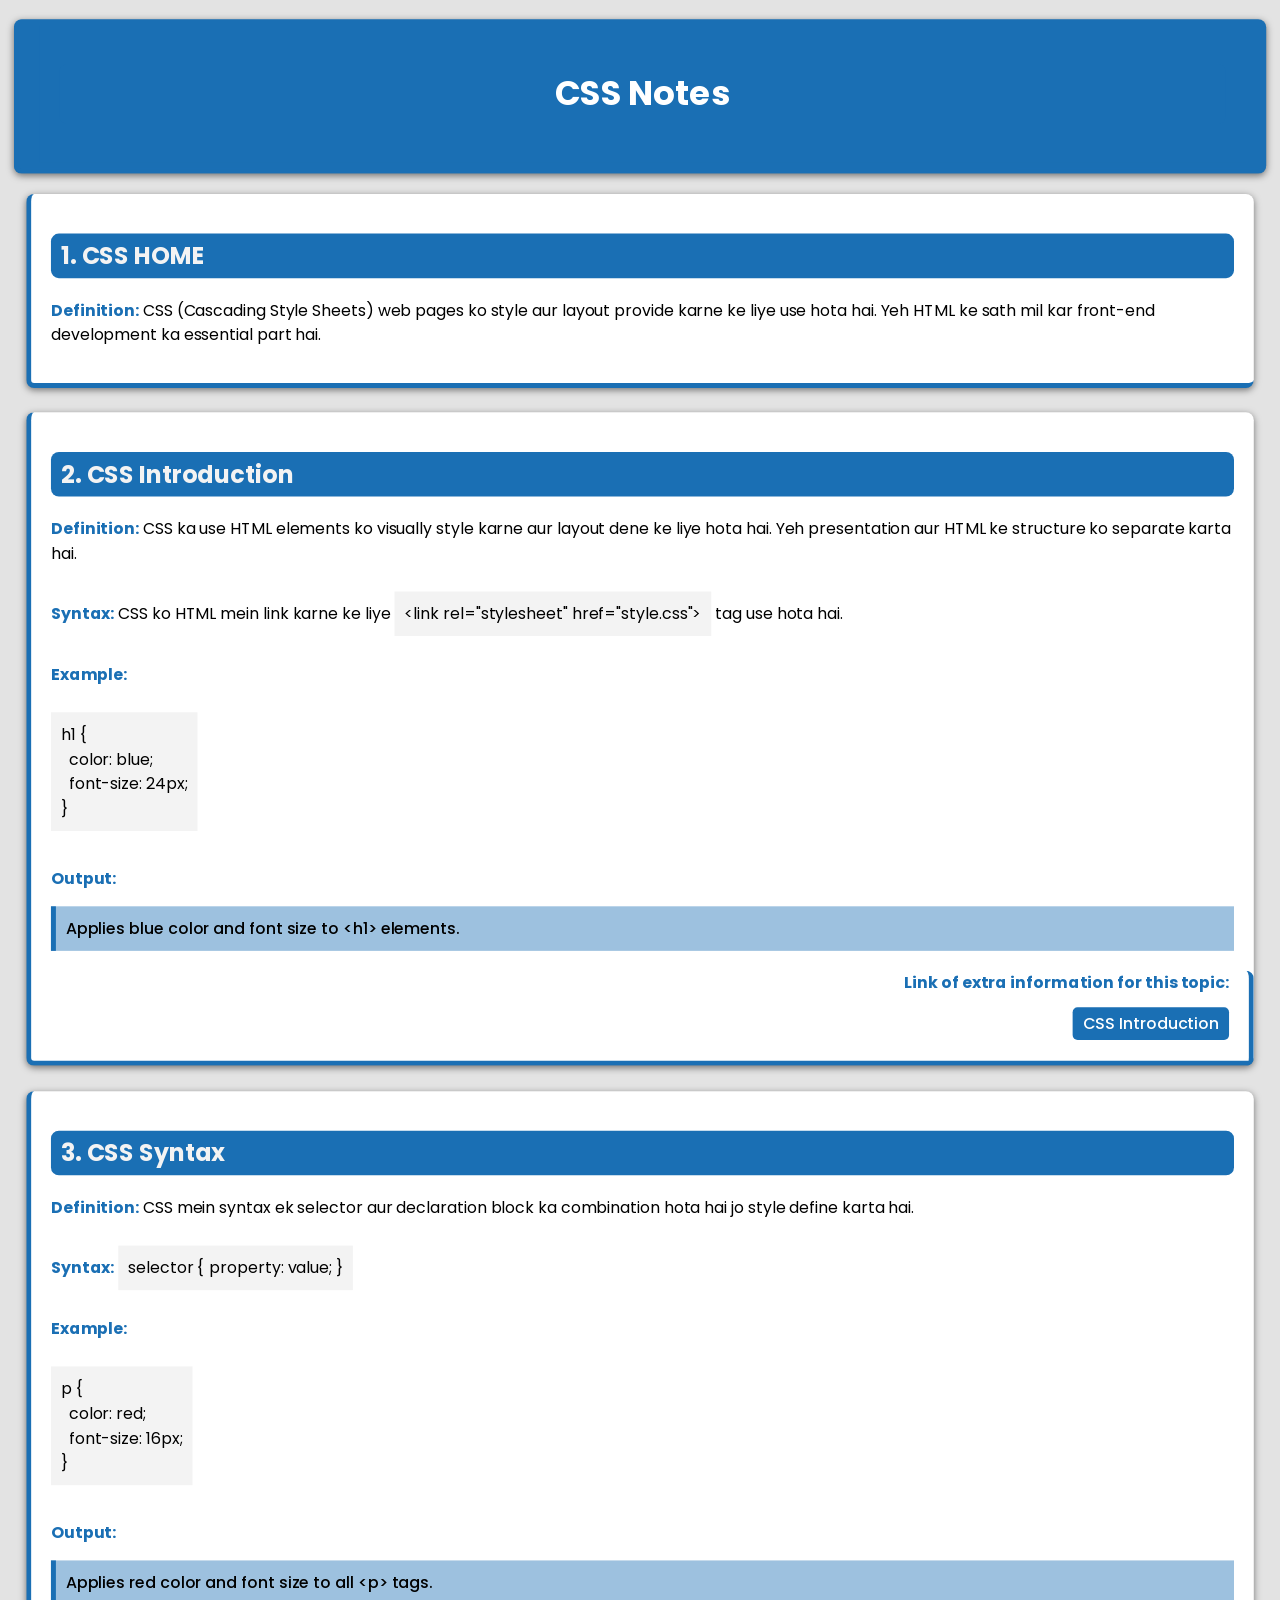
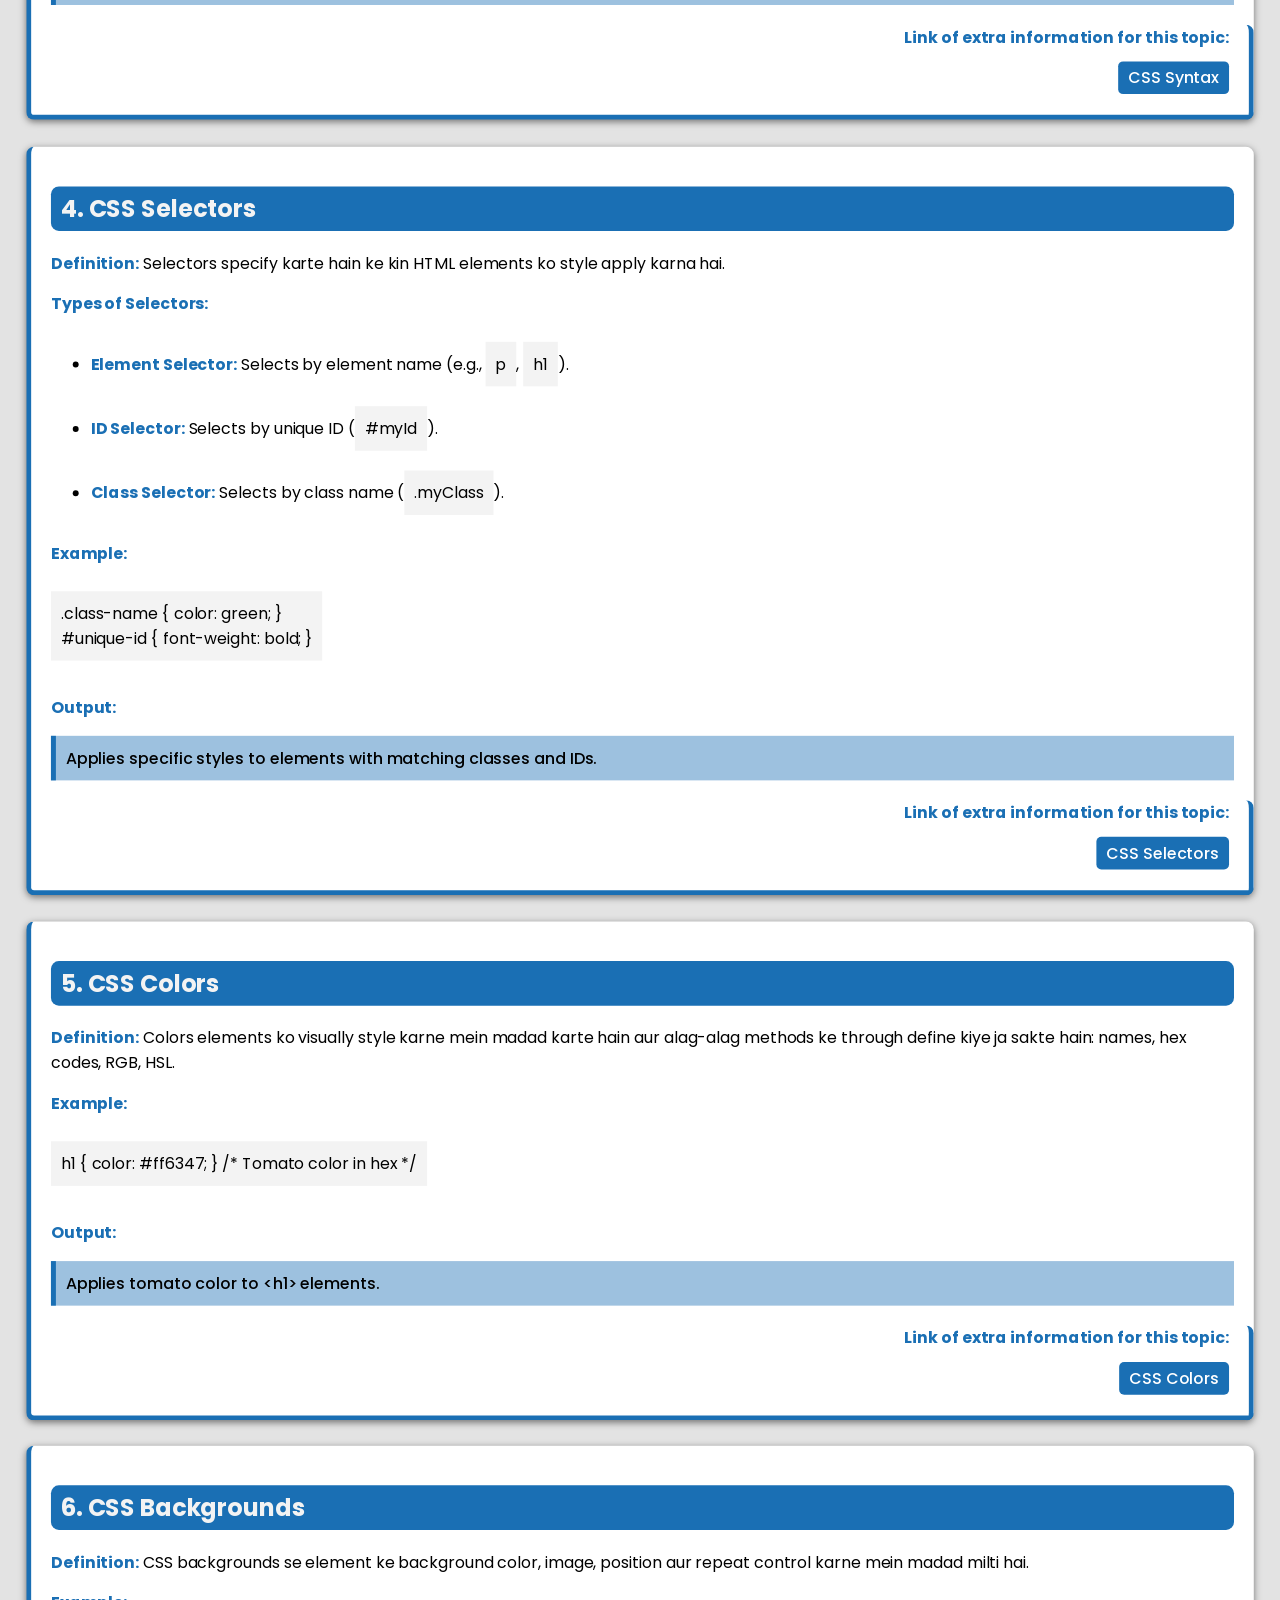
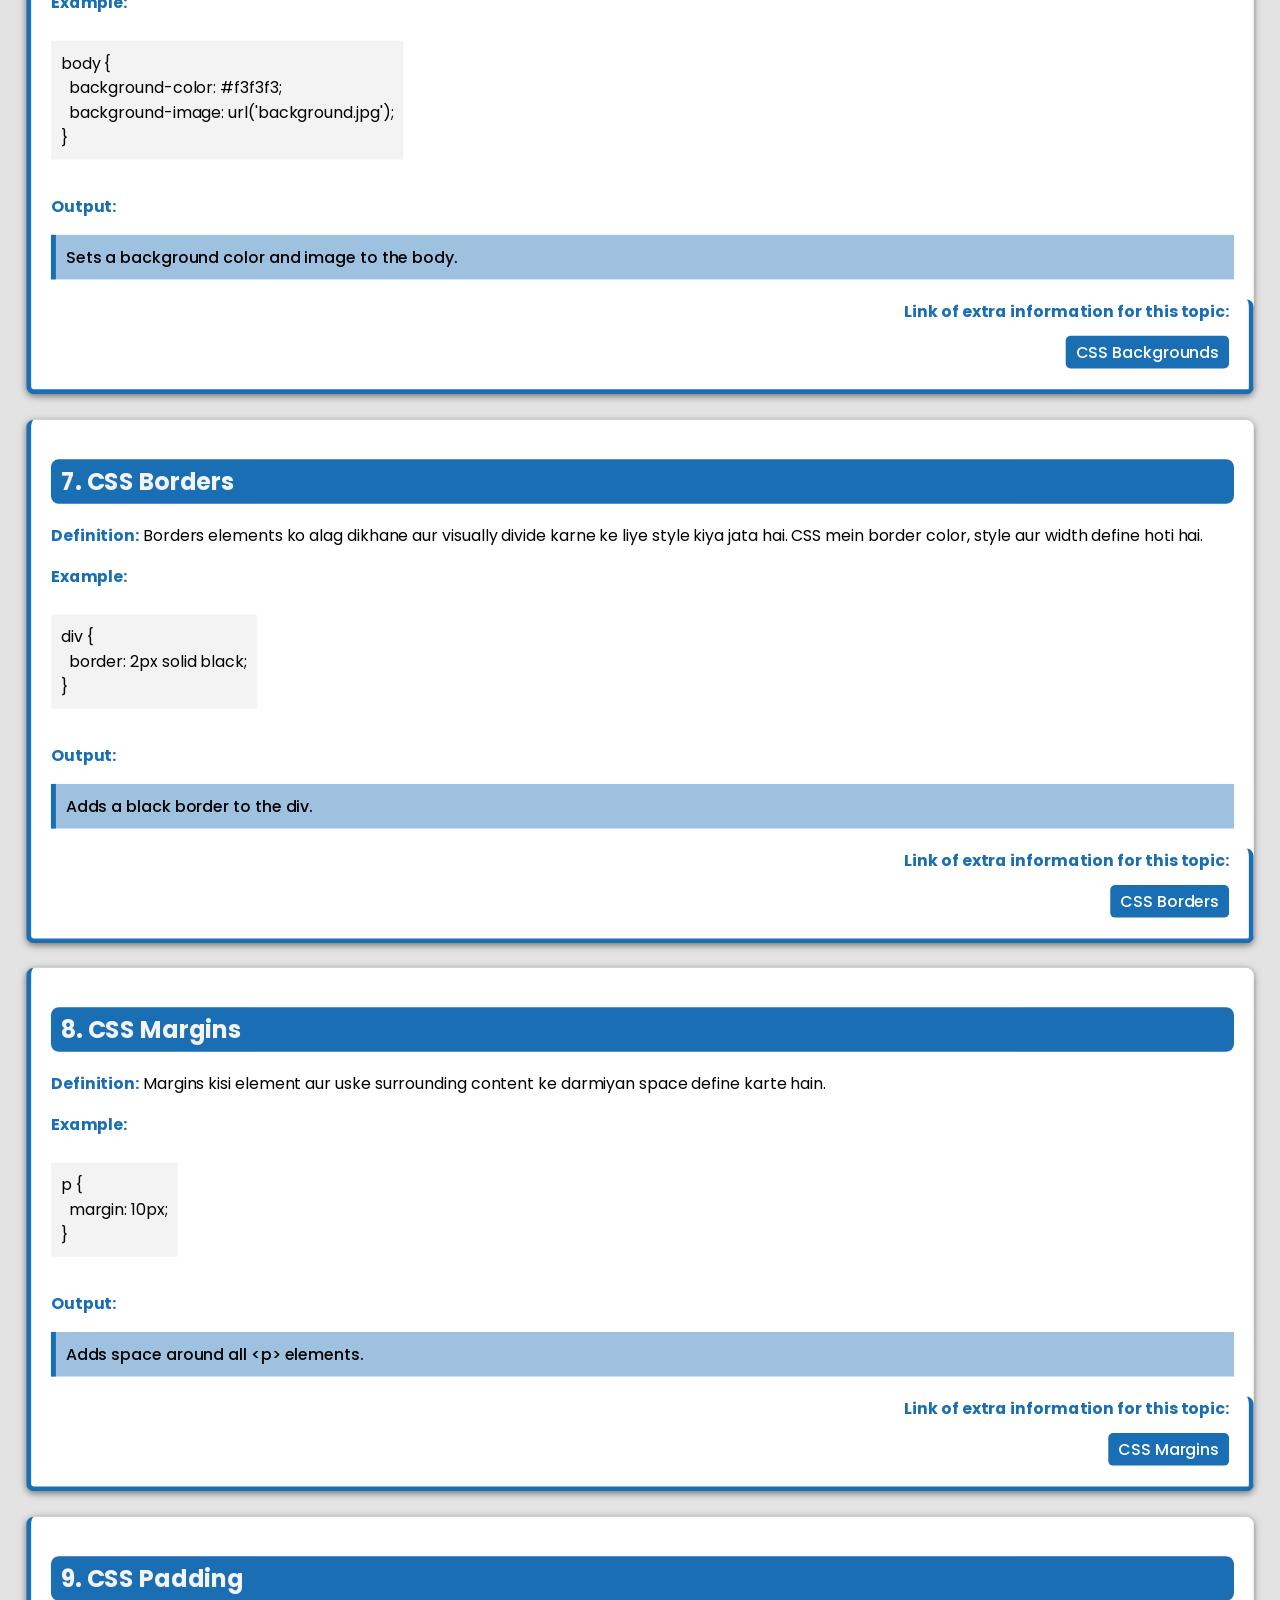
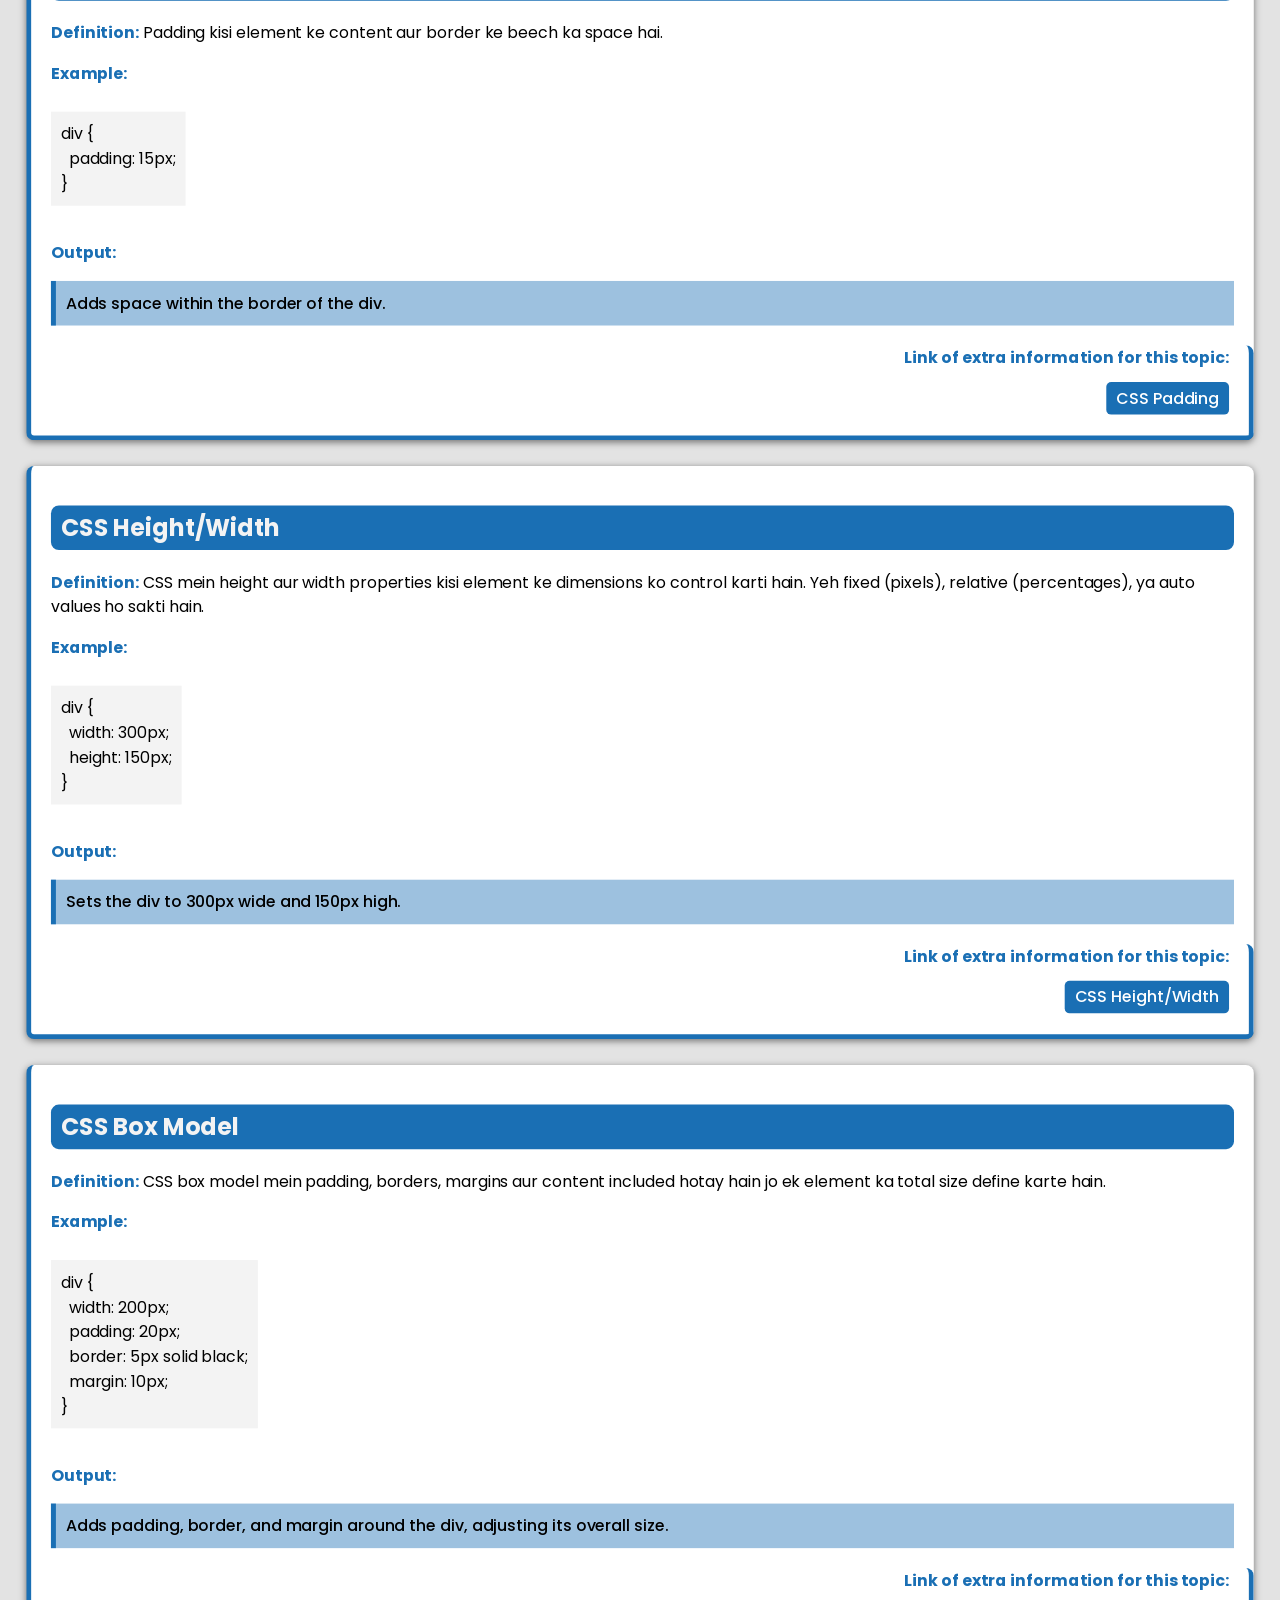
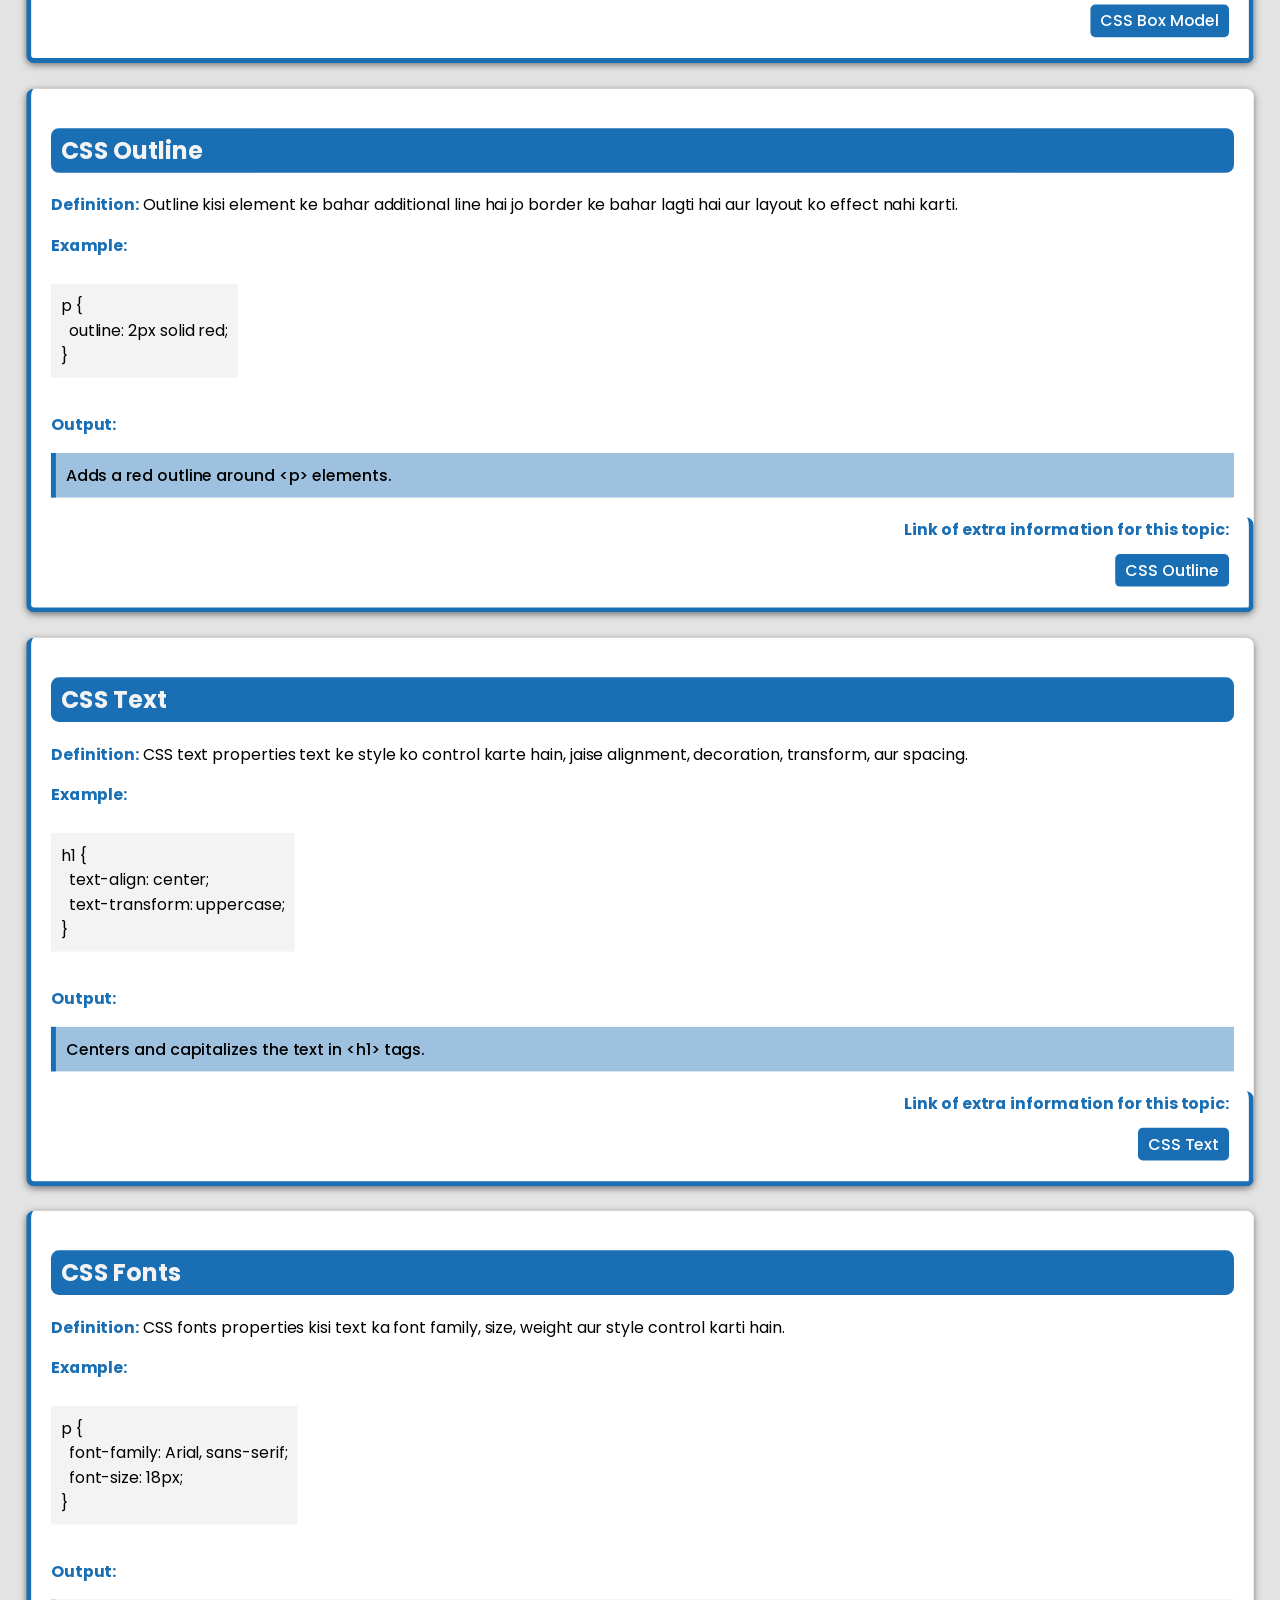
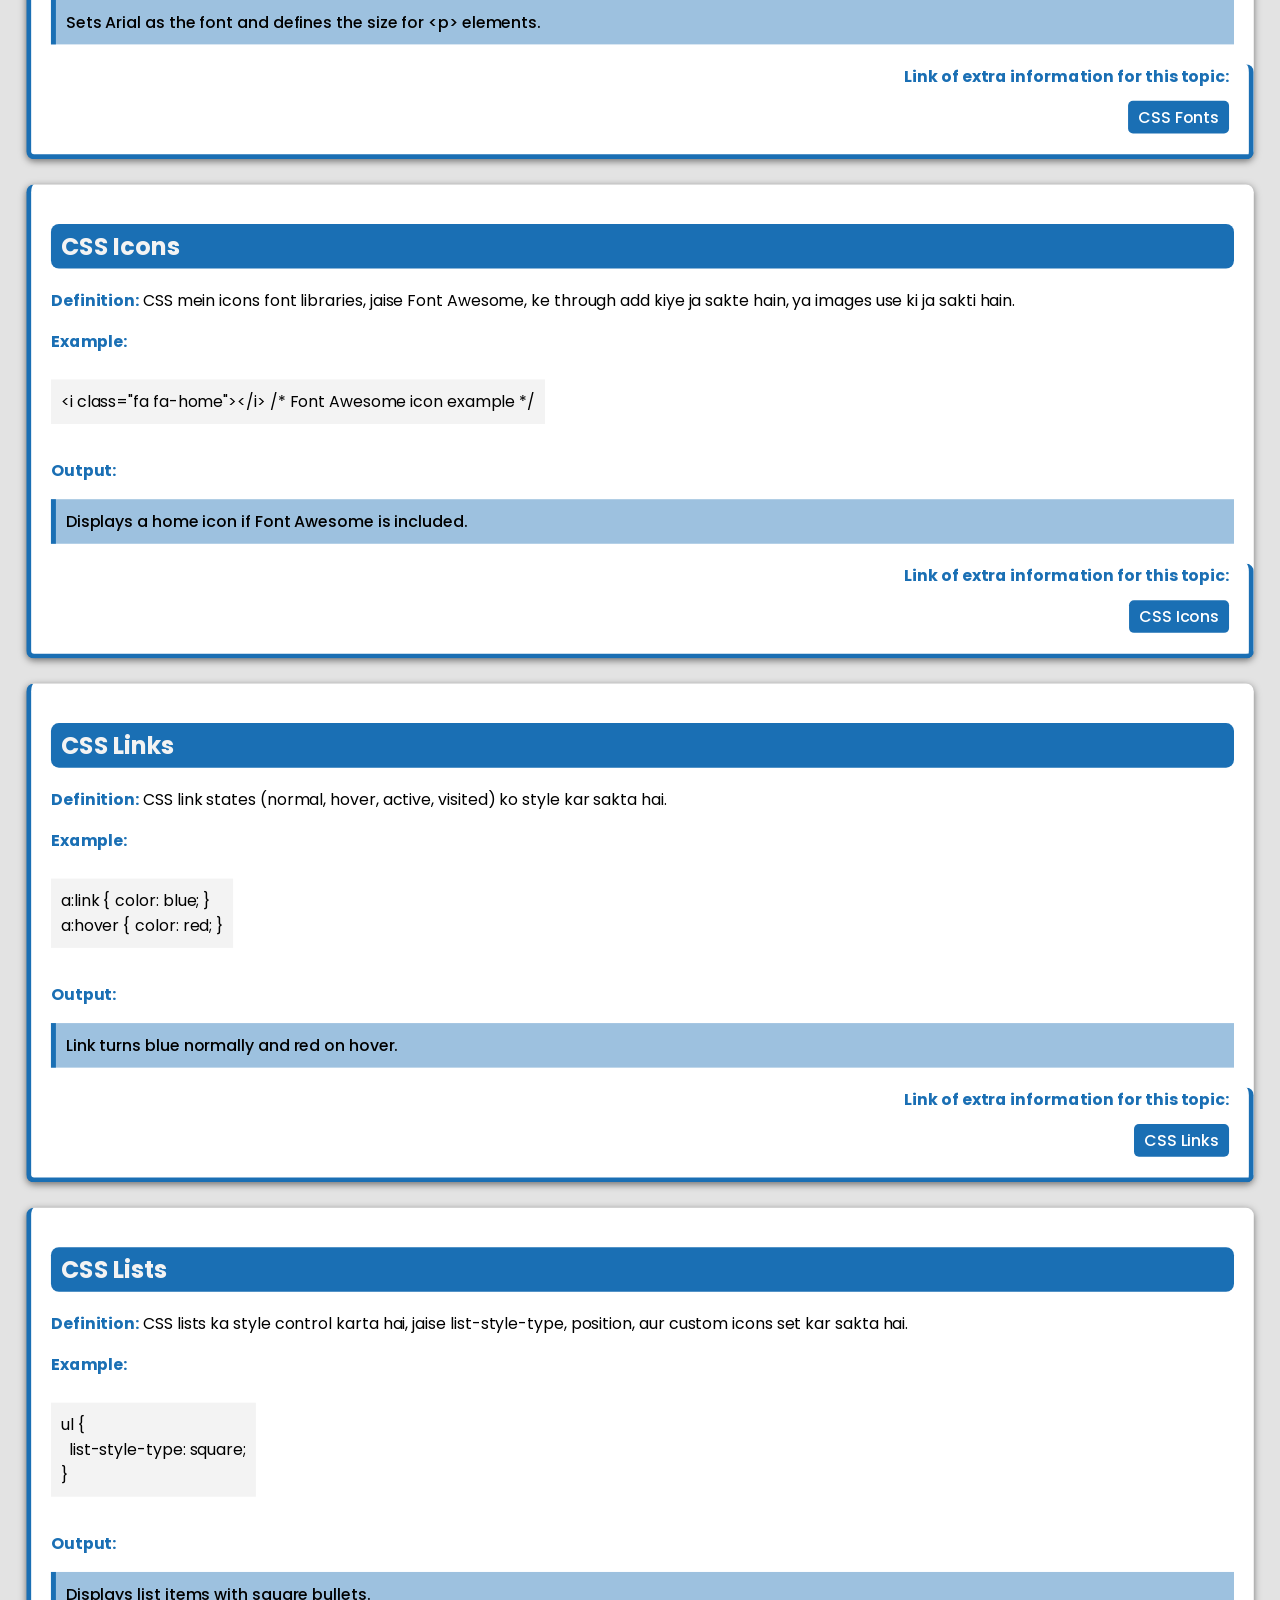
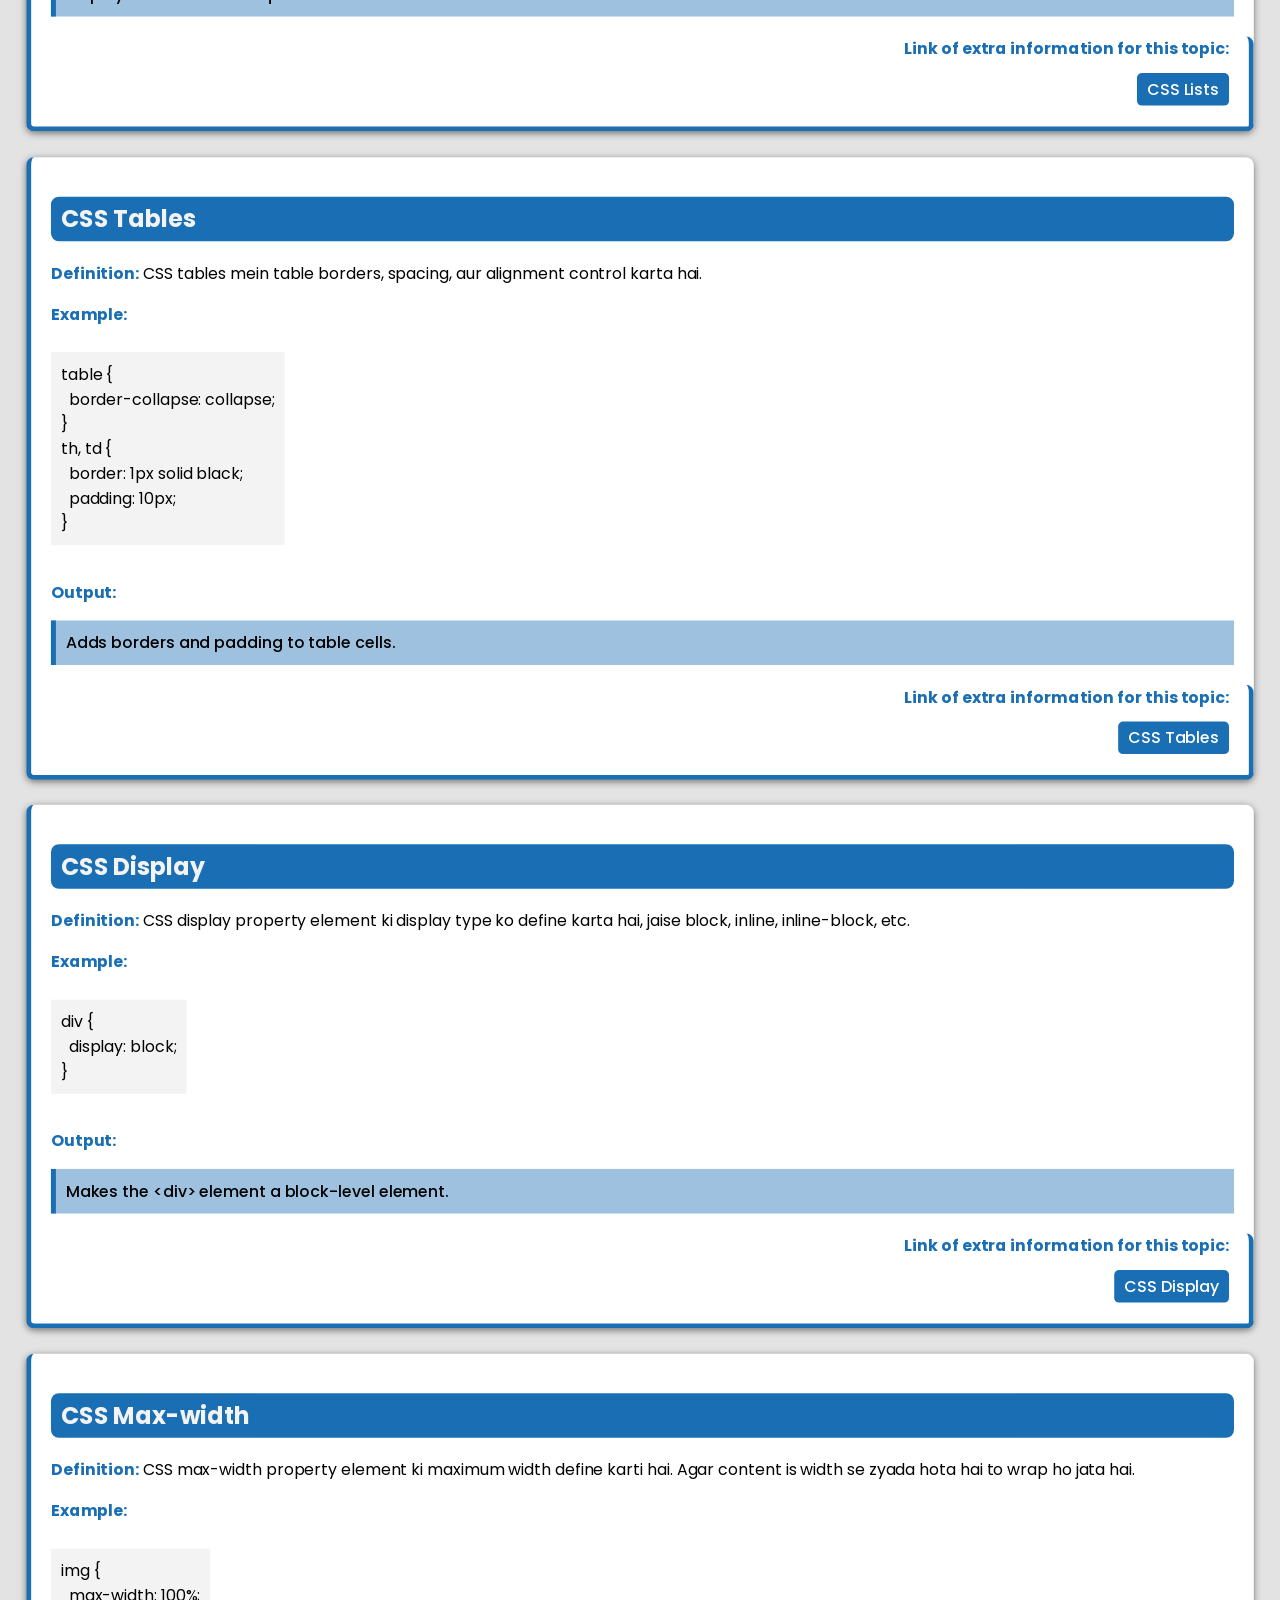
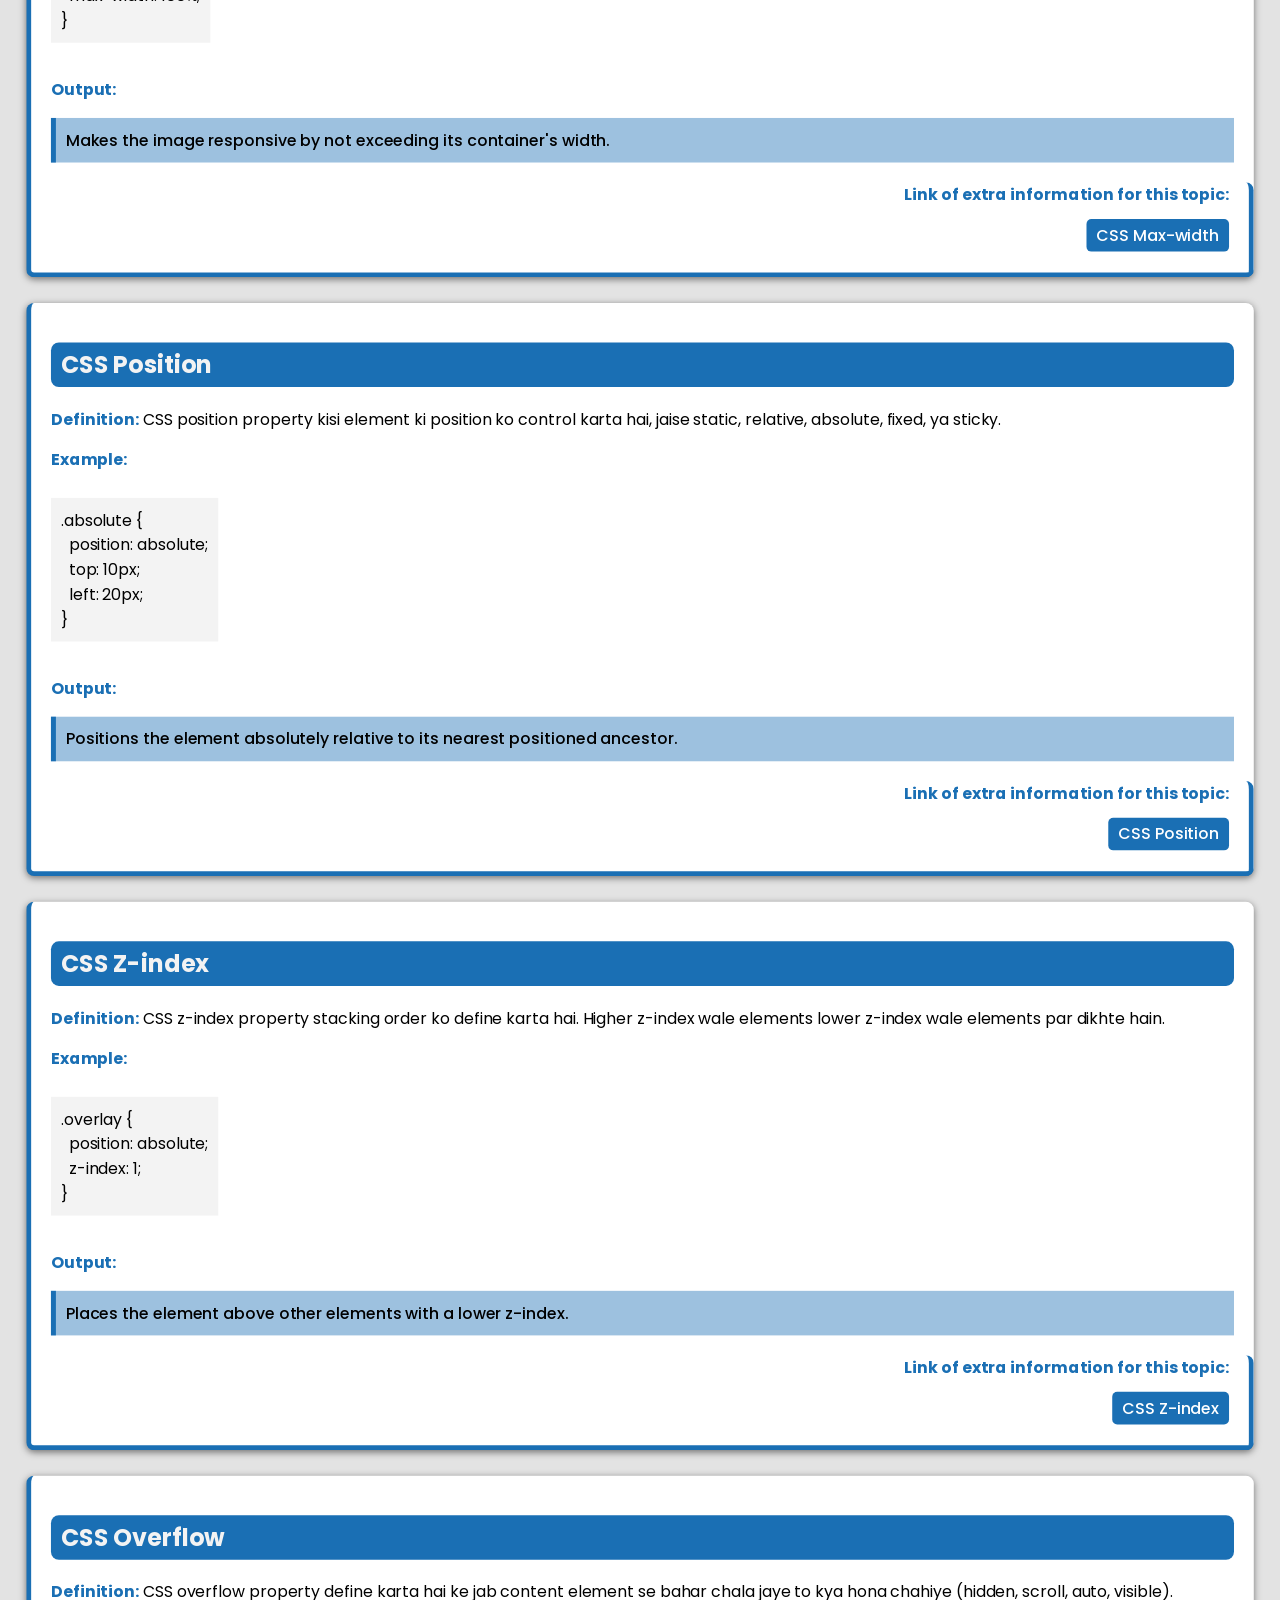
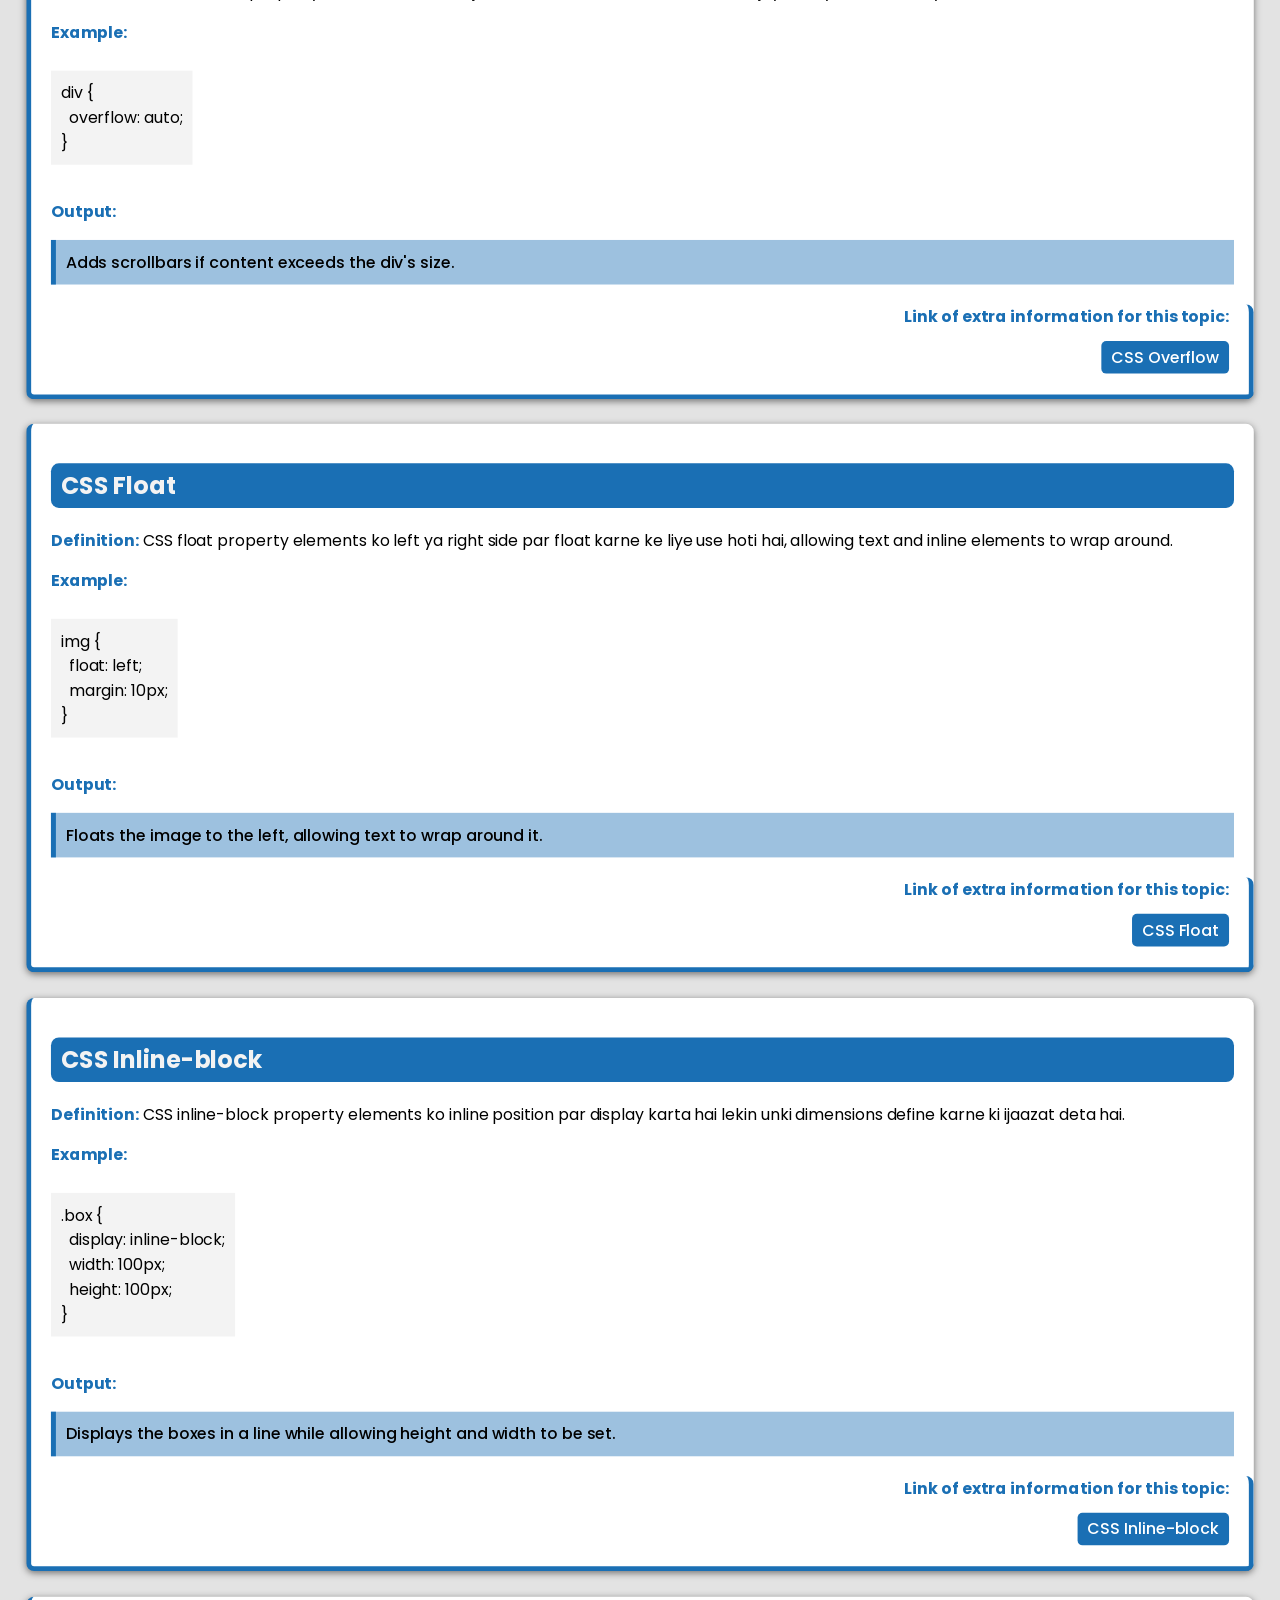
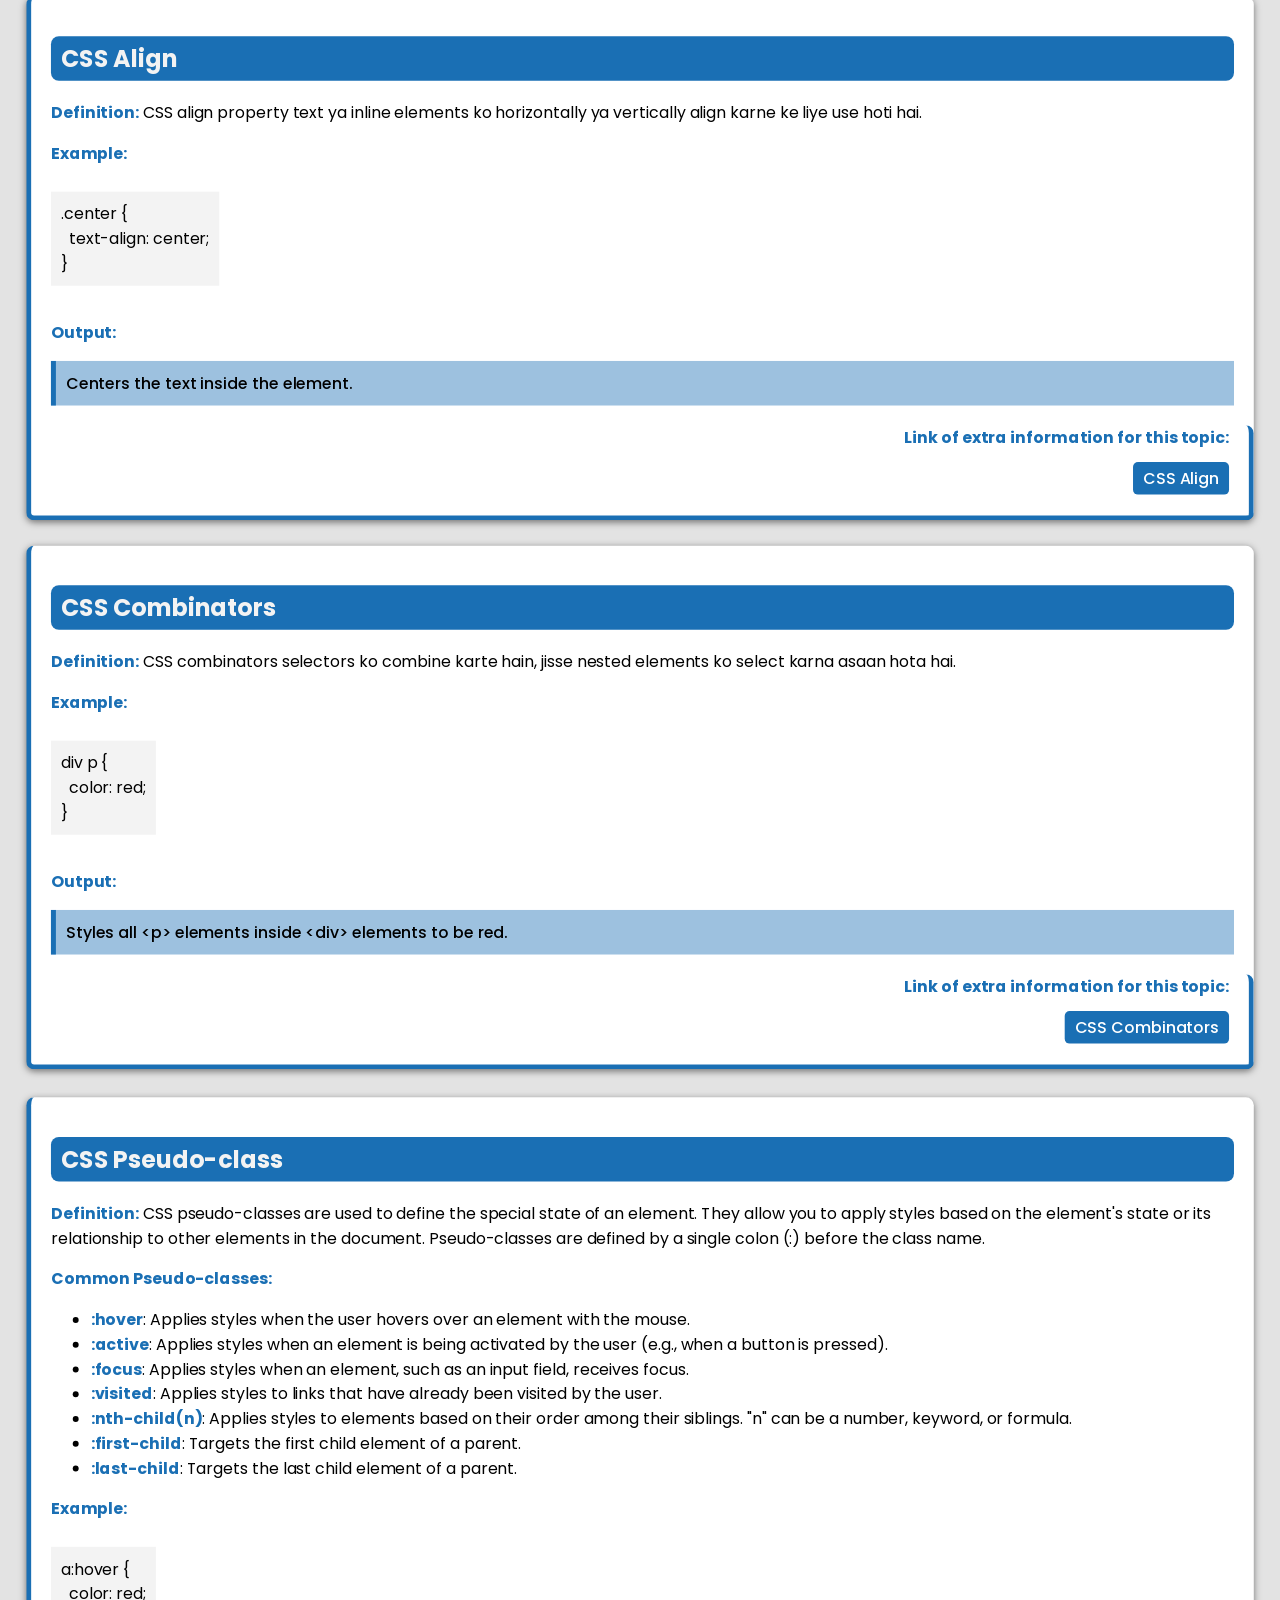
==== css-tutorial/index.html @ 92594264 "Change other main file name into index.html" ====
<!DOCTYPE html>
<html lang="en">
  <head>
    <meta charset="UTF-8" />
    <meta name="viewport" content="width=device-width, initial-scale=1.0" />
    <title>CSS Notes | AbdUL REHMAN</title>
    <link rel="shortcut icon" href="css-3.svg" type="image/x-icon" />
    <link rel="stylesheet" href="css-tutorial.css" />
  </head>
  <body>
    <section id="title-section">
      <header>
        <h1 class="main-title">CSS Notes</h1>
      </header>
    </section>

    <section>
      <h1>1. CSS HOME</h1>
      <p>
        <strong>Definition:</strong> CSS (Cascading Style Sheets) web pages ko
        style aur layout provide karne ke liye use hota hai. Yeh HTML ke sath
        mil kar front-end development ka essential part hai.
      </p>
    </section>

    <section>
      <h1>2. CSS Introduction</h1>
      <p>
        <strong>Definition:</strong> CSS ka use HTML elements ko visually style
        karne aur layout dene ke liye hota hai. Yeh presentation aur HTML ke
        structure ko separate karta hai.
      </p>
      <p>
        <strong>Syntax:</strong> CSS ko HTML mein link karne ke liye
        <code>&lt;link rel="stylesheet" href="style.css"&gt;</code> tag use hota
        hai.
      </p>
      <p><strong>Example:</strong></p>
      <code>
        h1 {<br />
        &nbsp;&nbsp;color: blue;<br />
        &nbsp;&nbsp;font-size: 24px;<br />
        }
      </code>
      <br />
      <br />
      <strong>Output:</strong>
      <p class="output-box">
        Applies blue color and font size to &lt;h1&gt; elements.
      </p>
      <div class="extra-info">
        <p><strong>Link of extra information for this topic:</strong></p>
        <a href="https://www.w3schools.com/css/css_intro.asp" target="_blank"
          >CSS Introduction</a
        >
      </div>
    </section>

    <section>
      <h1>3. CSS Syntax</h1>
      <p>
        <strong>Definition:</strong> CSS mein syntax ek selector aur declaration
        block ka combination hota hai jo style define karta hai.
      </p>
      <p><strong>Syntax:</strong> <code>selector { property: value; }</code></p>
      <p><strong>Example:</strong></p>
      <code>
        p {<br />
        &nbsp;&nbsp;color: red;<br />
        &nbsp;&nbsp;font-size: 16px;<br />
        }
      </code>
      <br />
      <br />
      <strong>Output:</strong>
      <p class="output-box">
        Applies red color and font size to all &lt;p&gt; tags.
      </p>
      <div class="extra-info">
        <p><strong>Link of extra information for this topic:</strong></p>
        <a href="https://www.w3schools.com/css/css_syntax.asp" target="_blank"
          >CSS Syntax</a
        >
      </div>
    </section>

    <section>
      <h1>4. CSS Selectors</h1>
      <p>
        <strong>Definition:</strong> Selectors specify karte hain ke kin HTML
        elements ko style apply karna hai.
      </p>
      <p><strong>Types of Selectors:</strong></p>
      <ul>
        <li>
          <strong>Element Selector:</strong> Selects by element name (e.g.,
          <code>p</code>, <code>h1</code>).
        </li>
        <li>
          <strong>ID Selector:</strong> Selects by unique ID
          (<code>#myId</code>).
        </li>
        <li>
          <strong>Class Selector:</strong> Selects by class name
          (<code>.myClass</code>).
        </li>
      </ul>
      <p><strong>Example:</strong></p>
      <code>
        .class-name { color: green; }<br />
        #unique-id { font-weight: bold; }
      </code>
      <br />
      <br />
      <strong>Output:</strong>
      <p class="output-box">
        Applies specific styles to elements with matching classes and IDs.
      </p>
      <div class="extra-info">
        <p><strong>Link of extra information for this topic:</strong></p>
        <a
          href="https://www.w3schools.com/css/css_selectors.asp"
          target="_blank"
          >CSS Selectors</a
        >
      </div>
    </section>

    <section>
      <h1>5. CSS Colors</h1>
      <p>
        <strong>Definition:</strong> Colors elements ko visually style karne
        mein madad karte hain aur alag-alag methods ke through define kiye ja
        sakte hain: names, hex codes, RGB, HSL.
      </p>
      <p><strong>Example:</strong></p>
      <code> h1 { color: #ff6347; } /* Tomato color in hex */ </code> <br />
      <br />
      <strong>Output:</strong>
      <p class="output-box">Applies tomato color to &lt;h1&gt; elements.</p>
      <div class="extra-info">
        <p><strong>Link of extra information for this topic:</strong></p>
        <a href="https://www.w3schools.com/css/css_colors.asp" target="_blank"
          >CSS Colors</a
        >
      </div>
    </section>

    <section>
      <h1>6. CSS Backgrounds</h1>
      <p>
        <strong>Definition:</strong> CSS backgrounds se element ke background
        color, image, position aur repeat control karne mein madad milti hai.
      </p>
      <p><strong>Example:</strong></p>
      <code>
        body {<br />
        &nbsp;&nbsp;background-color: #f3f3f3;<br />
        &nbsp;&nbsp;background-image: url('background.jpg');<br />
        }
      </code>
      <br />
      <br />
      <strong>Output:</strong>
      <p class="output-box">Sets a background color and image to the body.</p>
      <div class="extra-info">
        <p><strong>Link of extra information for this topic:</strong></p>
        <a
          href="https://www.w3schools.com/css/css_background.asp"
          target="_blank"
          >CSS Backgrounds</a
        >
      </div>
    </section>

    <section>
      <h1>7. CSS Borders</h1>
      <p>
        <strong>Definition:</strong> Borders elements ko alag dikhane aur
        visually divide karne ke liye style kiya jata hai. CSS mein border
        color, style aur width define hoti hai.
      </p>
      <p><strong>Example:</strong></p>
      <code>
        div {<br />
        &nbsp;&nbsp;border: 2px solid black;<br />
        }
      </code>
      <br />
      <br />
      <strong>Output:</strong>
      <p class="output-box">Adds a black border to the div.</p>
      <div class="extra-info">
        <p><strong>Link of extra information for this topic:</strong></p>
        <a href="https://www.w3schools.com/css/css_border.asp" target="_blank"
          >CSS Borders</a
        >
      </div>
    </section>

    <section>
      <h1>8. CSS Margins</h1>
      <p>
        <strong>Definition:</strong> Margins kisi element aur uske surrounding
        content ke darmiyan space define karte hain.
      </p>
      <p><strong>Example:</strong></p>
      <code>
        p {<br />
        &nbsp;&nbsp;margin: 10px;<br />
        }
      </code>
      <br />
      <br />
      <strong>Output:</strong>
      <p class="output-box">Adds space around all &lt;p&gt; elements.</p>
      <div class="extra-info">
        <p><strong>Link of extra information for this topic:</strong></p>
        <a href="https://www.w3schools.com/css/css_margin.asp" target="_blank"
          >CSS Margins</a
        >
      </div>
    </section>

    <section>
      <h1>9. CSS Padding</h1>
      <p>
        <strong>Definition:</strong> Padding kisi element ke content aur border
        ke beech ka space hai.
      </p>
      <p><strong>Example:</strong></p>
      <code>
        div {<br />
        &nbsp;&nbsp;padding: 15px;<br />
        }
      </code>
      <br />
      <br />
      <strong>Output:</strong>
      <p class="output-box">Adds space within the border of the div.</p>
      <div class="extra-info">
        <p><strong>Link of extra information for this topic:</strong></p>
        <a href="https://www.w3schools.com/css/css_padding.asp" target="_blank"
          >CSS Padding</a
        >
      </div>
    </section>

    <section>
      <h1>CSS Height/Width</h1>
      <p>
        <strong>Definition:</strong> CSS mein height aur width properties kisi
        element ke dimensions ko control karti hain. Yeh fixed (pixels),
        relative (percentages), ya auto values ho sakti hain.
      </p>
      <p><strong>Example:</strong></p>
      <code>
        div {<br />
        &nbsp;&nbsp;width: 300px;<br />
        &nbsp;&nbsp;height: 150px;<br />
        }
      </code>
      <br />
      <br />
      <strong>Output:</strong>
      <p class="output-box">Sets the div to 300px wide and 150px high.</p>
      <div class="extra-info">
        <p><strong>Link of extra information for this topic:</strong></p>
        <a
          href="https://www.w3schools.com/css/css_dimension.asp"
          target="_blank"
          >CSS Height/Width</a
        >
      </div>
    </section>

    <section>
      <h1>CSS Box Model</h1>
      <p>
        <strong>Definition:</strong> CSS box model mein padding, borders,
        margins aur content included hotay hain jo ek element ka total size
        define karte hain.
      </p>
      <p><strong>Example:</strong></p>
      <code>
        div {<br />
        &nbsp;&nbsp;width: 200px;<br />
        &nbsp;&nbsp;padding: 20px;<br />
        &nbsp;&nbsp;border: 5px solid black;<br />
        &nbsp;&nbsp;margin: 10px;<br />
        }
      </code>
      <br />
      <br />
      <strong>Output:</strong>
      <p class="output-box">
        Adds padding, border, and margin around the div, adjusting its overall
        size.
      </p>
      <div class="extra-info">
        <p><strong>Link of extra information for this topic:</strong></p>
        <a href="https://www.w3schools.com/css/css_boxmodel.asp" target="_blank"
          >CSS Box Model</a
        >
      </div>
    </section>

    <section>
      <h1>CSS Outline</h1>
      <p>
        <strong>Definition:</strong> Outline kisi element ke bahar additional
        line hai jo border ke bahar lagti hai aur layout ko effect nahi karti.
      </p>
      <p><strong>Example:</strong></p>
      <code>
        p {<br />
        &nbsp;&nbsp;outline: 2px solid red;<br />
        }
      </code>
      <br />
      <br />
      <strong>Output:</strong>
      <p class="output-box">Adds a red outline around &lt;p&gt; elements.</p>
      <div class="extra-info">
        <p><strong>Link of extra information for this topic:</strong></p>
        <a href="https://www.w3schools.com/css/css_outline.asp" target="_blank"
          >CSS Outline</a
        >
      </div>
    </section>

    <section>
      <h1>CSS Text</h1>
      <p>
        <strong>Definition:</strong> CSS text properties text ke style ko
        control karte hain, jaise alignment, decoration, transform, aur spacing.
      </p>
      <p><strong>Example:</strong></p>
      <code>
        h1 {<br />
        &nbsp;&nbsp;text-align: center;<br />
        &nbsp;&nbsp;text-transform: uppercase;<br />
        }
      </code>
      <br />
      <br />
      <strong>Output:</strong>
      <p class="output-box">
        Centers and capitalizes the text in &lt;h1&gt; tags.
      </p>
      <div class="extra-info">
        <p><strong>Link of extra information for this topic:</strong></p>
        <a href="https://www.w3schools.com/css/css_text.asp" target="_blank"
          >CSS Text</a
        >
      </div>
    </section>

    <section>
      <h1>CSS Fonts</h1>
      <p>
        <strong>Definition:</strong> CSS fonts properties kisi text ka font
        family, size, weight aur style control karti hain.
      </p>
      <p><strong>Example:</strong></p>
      <code>
        p {<br />
        &nbsp;&nbsp;font-family: Arial, sans-serif;<br />
        &nbsp;&nbsp;font-size: 18px;<br />
        }
      </code>
      <br />
      <br />
      <strong>Output:</strong>
      <p class="output-box">
        Sets Arial as the font and defines the size for &lt;p&gt; elements.
      </p>
      <div class="extra-info">
        <p><strong>Link of extra information for this topic:</strong></p>
        <a href="https://www.w3schools.com/css/css_font.asp" target="_blank"
          >CSS Fonts</a
        >
      </div>
    </section>

    <section>
      <h1>CSS Icons</h1>
      <p>
        <strong>Definition:</strong> CSS mein icons font libraries, jaise Font
        Awesome, ke through add kiye ja sakte hain, ya images use ki ja sakti
        hain.
      </p>
      <p><strong>Example:</strong></p>
      <code>
        &lt;i class="fa fa-home"&gt;&lt;/i&gt; /* Font Awesome icon example */
      </code>
      <br />
      <br />
      <strong>Output:</strong>
      <p class="output-box">
        Displays a home icon if Font Awesome is included.
      </p>
      <div class="extra-info">
        <p><strong>Link of extra information for this topic:</strong></p>
        <a href="https://www.w3schools.com/css/css_icons.asp" target="_blank"
          >CSS Icons</a
        >
      </div>
    </section>

    <section>
      <h1>CSS Links</h1>
      <p>
        <strong>Definition:</strong> CSS link states (normal, hover, active,
        visited) ko style kar sakta hai.
      </p>
      <p><strong>Example:</strong></p>
      <code>
        a:link { color: blue; }<br />
        a:hover { color: red; }
      </code>
      <br />
      <br />
      <strong>Output:</strong>
      <p class="output-box">Link turns blue normally and red on hover.</p>
      <div class="extra-info">
        <p><strong>Link of extra information for this topic:</strong></p>
        <a href="https://www.w3schools.com/css/css_link.asp" target="_blank"
          >CSS Links</a
        >
      </div>
    </section>

    <section>
      <h1>CSS Lists</h1>
      <p>
        <strong>Definition:</strong> CSS lists ka style control karta hai, jaise
        list-style-type, position, aur custom icons set kar sakta hai.
      </p>
      <p><strong>Example:</strong></p>
      <code>
        ul {<br />
        &nbsp;&nbsp;list-style-type: square;<br />
        }
      </code>
      <br />
      <br />
      <strong>Output:</strong>
      <p class="output-box">Displays list items with square bullets.</p>
      <div class="extra-info">
        <p><strong>Link of extra information for this topic:</strong></p>
        <a href="https://www.w3schools.com/css/css_list.asp" target="_blank"
          >CSS Lists</a
        >
      </div>
    </section>

    <section>
      <h1>CSS Tables</h1>
      <p>
        <strong>Definition:</strong> CSS tables mein table borders, spacing, aur
        alignment control karta hai.
      </p>
      <p><strong>Example:</strong></p>
      <code>
        table {<br />
        &nbsp;&nbsp;border-collapse: collapse;<br />
        }<br />
        th, td {<br />
        &nbsp;&nbsp;border: 1px solid black;<br />
        &nbsp;&nbsp;padding: 10px;<br />
        }
      </code>
      <br />
      <br />
      <strong>Output:</strong>
      <p class="output-box">Adds borders and padding to table cells.</p>
      <div class="extra-info">
        <p><strong>Link of extra information for this topic:</strong></p>
        <a href="https://www.w3schools.com/css/css_table.asp" target="_blank"
          >CSS Tables</a
        >
      </div>
    </section>

    <section>
      <h1>CSS Display</h1>
      <p>
        <strong>Definition:</strong> CSS display property element ki display
        type ko define karta hai, jaise block, inline, inline-block, etc.
      </p>
      <p><strong>Example:</strong></p>
      <code>
        div {<br />
        &nbsp;&nbsp;display: block;<br />
        }
      </code>
      <br />
      <br />
      <strong>Output:</strong>
      <p class="output-box">
        Makes the &lt;div&gt; element a block-level element.
      </p>
      <div class="extra-info">
        <p><strong>Link of extra information for this topic:</strong></p>
        <a
          href="https://www.w3schools.com/css/css_display_visibility.asp"
          target="_blank"
          >CSS Display</a
        >
      </div>
    </section>

    <section>
      <h1>CSS Max-width</h1>
      <p>
        <strong>Definition:</strong> CSS max-width property element ki maximum
        width define karti hai. Agar content is width se zyada hota hai to wrap
        ho jata hai.
      </p>
      <p><strong>Example:</strong></p>
      <code>
        img {<br />
        &nbsp;&nbsp;max-width: 100%;<br />
        }
      </code>
      <br />
      <br />
      <strong>Output:</strong>
      <p class="output-box">
        Makes the image responsive by not exceeding its container's width.
      </p>
      <div class="extra-info">
        <p><strong>Link of extra information for this topic:</strong></p>
        <a
          href="https://www.w3schools.com/css/css_max-width.asp"
          target="_blank"
          >CSS Max-width</a
        >
      </div>
    </section>

    <section>
      <h1>CSS Position</h1>
      <p>
        <strong>Definition:</strong> CSS position property kisi element ki
        position ko control karta hai, jaise static, relative, absolute, fixed,
        ya sticky.
      </p>
      <p><strong>Example:</strong></p>
      <code>
        .absolute {<br />
        &nbsp;&nbsp;position: absolute;<br />
        &nbsp;&nbsp;top: 10px;<br />
        &nbsp;&nbsp;left: 20px;<br />
        }
      </code>
      <br />
      <br />
      <strong>Output:</strong>
      <p class="output-box">
        Positions the element absolutely relative to its nearest positioned
        ancestor.
      </p>
      <div class="extra-info">
        <p><strong>Link of extra information for this topic:</strong></p>
        <a
          href="https://www.w3schools.com/css/css_positioning.asp"
          target="_blank"
          >CSS Position</a
        >
      </div>
    </section>

    <section>
      <h1>CSS Z-index</h1>
      <p>
        <strong>Definition:</strong> CSS z-index property stacking order ko
        define karta hai. Higher z-index wale elements lower z-index wale
        elements par dikhte hain.
      </p>
      <p><strong>Example:</strong></p>
      <code>
        .overlay {<br />
        &nbsp;&nbsp;position: absolute;<br />
        &nbsp;&nbsp;z-index: 1;<br />
        }
      </code>
      <br />
      <br />
      <strong>Output:</strong>
      <p class="output-box">
        Places the element above other elements with a lower z-index.
      </p>
      <div class="extra-info">
        <p><strong>Link of extra information for this topic:</strong></p>
        <a href="https://www.w3schools.com/css/css_z-index.asp" target="_blank"
          >CSS Z-index</a
        >
      </div>
    </section>

    <section>
      <h1>CSS Overflow</h1>
      <p>
        <strong>Definition:</strong> CSS overflow property define karta hai ke
        jab content element se bahar chala jaye to kya hona chahiye (hidden,
        scroll, auto, visible).
      </p>
      <p><strong>Example:</strong></p>
      <code>
        div {<br />
        &nbsp;&nbsp;overflow: auto;<br />
        }
      </code>
      <br />
      <br />
      <strong>Output:</strong>
      <p class="output-box">
        Adds scrollbars if content exceeds the div's size.
      </p>
      <div class="extra-info">
        <p><strong>Link of extra information for this topic:</strong></p>
        <a href="https://www.w3schools.com/css/css_overflow.asp" target="_blank"
          >CSS Overflow</a
        >
      </div>
    </section>

    <section>
      <h1>CSS Float</h1>
      <p>
        <strong>Definition:</strong> CSS float property elements ko left ya
        right side par float karne ke liye use hoti hai, allowing text and
        inline elements to wrap around.
      </p>
      <p><strong>Example:</strong></p>
      <code>
        img {<br />
        &nbsp;&nbsp;float: left;<br />
        &nbsp;&nbsp;margin: 10px;<br />
        }
      </code>
      <br />
      <br />
      <strong>Output:</strong>
      <p class="output-box">
        Floats the image to the left, allowing text to wrap around it.
      </p>
      <div class="extra-info">
        <p><strong>Link of extra information for this topic:</strong></p>
        <a href="https://www.w3schools.com/css/css_float.asp" target="_blank"
          >CSS Float</a
        >
      </div>
    </section>

    <section>
      <h1>CSS Inline-block</h1>
      <p>
        <strong>Definition:</strong> CSS inline-block property elements ko
        inline position par display karta hai lekin unki dimensions define karne
        ki ijaazat deta hai.
      </p>
      <p><strong>Example:</strong></p>
      <code>
        .box {<br />
        &nbsp;&nbsp;display: inline-block;<br />
        &nbsp;&nbsp;width: 100px;<br />
        &nbsp;&nbsp;height: 100px;<br />
        }
      </code>
      <br />
      <br />
      <strong>Output:</strong>
      <p class="output-box">
        Displays the boxes in a line while allowing height and width to be set.
      </p>
      <div class="extra-info">
        <p><strong>Link of extra information for this topic:</strong></p>
        <a
          href="https://www.w3schools.com/css/css_inline-block.asp"
          target="_blank"
          >CSS Inline-block</a
        >
      </div>
    </section>

    <section>
      <h1>CSS Align</h1>
      <p>
        <strong>Definition:</strong> CSS align property text ya inline elements
        ko horizontally ya vertically align karne ke liye use hoti hai.
      </p>
      <p><strong>Example:</strong></p>
      <code>
        .center {<br />
        &nbsp;&nbsp;text-align: center;<br />
        }
      </code>
      <br />
      <br />
      <strong>Output:</strong>
      <p class="output-box">Centers the text inside the element.</p>
      <div class="extra-info">
        <p><strong>Link of extra information for this topic:</strong></p>
        <a href="https://www.w3schools.com/css/css_align.asp" target="_blank"
          >CSS Align</a
        >
      </div>
    </section>

    <section>
      <h1>CSS Combinators</h1>
      <p>
        <strong>Definition:</strong> CSS combinators selectors ko combine karte
        hain, jisse nested elements ko select karna asaan hota hai.
      </p>
      <p><strong>Example:</strong></p>
      <code>
        div p {<br />
        &nbsp;&nbsp;color: red;<br />
        }
      </code>
      <br />
      <br />
      <strong>Output:</strong>
      <p class="output-box">
        Styles all &lt;p&gt; elements inside &lt;div&gt; elements to be red.
      </p>
      <div class="extra-info">
        <p><strong>Link of extra information for this topic:</strong></p>
        <a
          href="https://www.w3schools.com/css/css_combinators.asp"
          target="_blank"
          >CSS Combinators</a
        >
      </div>
    </section>

    <section>
      <h1>CSS Pseudo-class</h1>
      <p>
        <strong>Definition:</strong> CSS pseudo-classes are used to define the
        special state of an element. They allow you to apply styles based on the
        element's state or its relationship to other elements in the document.
        Pseudo-classes are defined by a single colon (:) before the class name.
      </p>
      <p><strong>Common Pseudo-classes:</strong></p>
      <ul>
        <li>
          <strong>:hover</strong>: Applies styles when the user hovers over an
          element with the mouse.
        </li>
        <li>
          <strong>:active</strong>: Applies styles when an element is being
          activated by the user (e.g., when a button is pressed).
        </li>
        <li>
          <strong>:focus</strong>: Applies styles when an element, such as an
          input field, receives focus.
        </li>
        <li>
          <strong>:visited</strong>: Applies styles to links that have already
          been visited by the user.
        </li>
        <li>
          <strong>:nth-child(n)</strong>: Applies styles to elements based on
          their order among their siblings. "n" can be a number, keyword, or
          formula.
        </li>
        <li>
          <strong>:first-child</strong>: Targets the first child element of a
          parent.
        </li>
        <li>
          <strong>:last-child</strong>: Targets the last child element of a
          parent.
        </li>
      </ul>

      <p><strong>Example:</strong></p>
      <code>
        a:hover {<br />
        &nbsp;&nbsp;color: red;<br />
        }
      </code>
      <br />
      <br />
      <strong>Output:</strong>
      <p class="output-box">
        Changes the color of a link to red when hovered over.
      </p>

      <p><strong>Example:</strong></p>
      <code>
        input:focus {<br />
        &nbsp;&nbsp;border: 2px solid blue;<br />
        }
      </code>
      <br />
      <br />
      <strong>Output:</strong>
      <p class="output-box">
        Changes the border color of an input field to blue when it is focused.
      </p>
      <div class="extra-info">
        <p><strong>Link of extra information for this topic:</strong></p>
        <a
          href="https://www.w3schools.com/css/css_pseudo_classes.asp"
          target="_blank"
          >CSS Pseudo-class</a
        >
      </div>
    </section>

    <section>
      <h1>CSS Pseudo-element</h1>
      <p>
        <strong>Definition:</strong> CSS pseudo-elements allow you to style
        specific parts of an element. They enable you to apply styles to
        elements without adding extra markup in the HTML. Pseudo-elements are
        defined by a double colon (::) syntax, distinguishing them from
        pseudo-classes, which use a single colon (:).
      </p>
      <p><strong>Common Pseudo-elements:</strong></p>
      <ul>
        <li>
          <strong>::before</strong>: Inserts content before the content of the
          selected element.
        </li>
        <li>
          <strong>::after</strong>: Inserts content after the content of the
          selected element.
        </li>
        <li>
          <strong>::first-line</strong>: Targets the first line of a block-level
          element and allows you to style it differently.
        </li>
        <li>
          <strong>::first-letter</strong>: Targets the first letter of a
          block-level element, allowing for unique styling.
        </li>
        <li>
          <strong>::selection</strong>: Styles the portion of a document that
          has been highlighted by the user.
        </li>
        <li>
          <strong>::placeholder</strong>: Styles the placeholder text in an
          input element.
        </li>
      </ul>

      <p><strong>Example:</strong></p>
      <code>
        p::first-line {<br />
        &nbsp;&nbsp;font-weight: bold;<br />
        &nbsp;&nbsp;font-size: 1.2em;<br />
        }
      </code>
      <br />
      <br />
      <strong>Output:</strong>
      <p class="output-box">
        Makes the first line of a paragraph bold and slightly larger.
      </p>

      <p><strong>Example:</strong></p>
      <code>
        h1::after {<br />
        &nbsp;&nbsp;content: " - Welcome!";<br />
        &nbsp;&nbsp;color: gray;<br />
        }
      </code>
      <br />
      <br />
      <strong>Output:</strong>
      <p class="output-box">
        Adds " - Welcome!" in gray color after every &lt;h1&gt; element.
      </p>
      <div class="extra-info">
        <p><strong>Link of extra information for this topic:</strong></p>
        <a
          href="https://www.w3schools.com/css/css_pseudo_elements.asp"
          target="_blank"
          >CSS Pseudo-element</a
        >
      </div>
    </section>

    <section>
      <h1>CSS Opacity</h1>
      <p>
        <strong>Definition:</strong> CSS opacity property kisi element ki
        transparency ko control karti hai, jahan 0 (completely transparent) se 1
        (completely opaque) tak value ho sakti hai.
      </p>
      <p><strong>Example:</strong></p>
      <code>
        div {<br />
        &nbsp;&nbsp;opacity: 0.5;<br />
        }
      </code>
      <br />
      <br />
      <strong>Output:</strong>
      <p class="output-box">Sets the element's opacity to 50%.</p>
      <div class="extra-info">
        <p><strong>Link of extra information for this topic:</strong></p>
        <a
          href="https://www.w3schools.com/css/css_image_transparency.asp"
          target="_blank"
          >CSS Opacity</a
        >
      </div>
    </section>

    <section>
      <h1>CSS Navigation Bar</h1>
      <p>
        <strong>Definition:</strong> CSS navigation bar website ke menu ko style
        karne ke liye use hoti hai, jisme links ko horizontal ya vertical align
        kiya jata hai.
      </p>
      <p><strong>Example:</strong></p>
      <code>
        nav ul {<br />
        &nbsp;&nbsp;list-style-type: none;<br />
        &nbsp;&nbsp;padding: 0;<br />
        }<br />
        nav ul li {<br />
        &nbsp;&nbsp;display: inline;<br />
        &nbsp;&nbsp;margin-right: 20px;<br />
        }
      </code>
      <br />
      <br />
      <strong>Output:</strong>
      <p class="output-box">Creates a horizontal navigation menu.</p>
      <div class="extra-info">
        <p><strong>Link of extra information for this topic:</strong></p>
        <a href="https://www.w3schools.com/css/css_navbar.asp" target="_blank"
          >CSS Navigation Bar</a
        >
      </div>
    </section>

    <section>
      <h1>CSS Dropdowns</h1>
      <p>
        <strong>Definition:</strong> CSS dropdown menus ko create karne ke liye
        use hoti hai, jisme sub-menus ko hide/show kiya jata hai.
      </p>
      <p><strong>Example:</strong></p>
      <code>
        .dropdown {<br />
        &nbsp;&nbsp;position: relative;<br />
        }<br />
        .dropdown-content {<br />
        &nbsp;&nbsp;display: none;<br />
        }<br />
        .dropdown:hover .dropdown-content {<br />
        &nbsp;&nbsp;display: block;<br />
        }
      </code>
      <br />
      <br />
      <strong>Output:</strong>
      <p class="output-box">
        Shows the dropdown content when the dropdown is hovered over.
      </p>
      <div class="extra-info">
        <p><strong>Link of extra information for this topic:</strong></p>
        <a
          href="https://www.w3schools.com/css/css_dropdowns.asp"
          target="_blank"
          >CSS Dropdowns</a
        >
      </div>
    </section>

    <section>
      <h1>CSS Image Gallery</h1>
      <p>
        <strong>Definition:</strong> CSS image gallery ek tareeqa hai multiple
        tasavvuraton ko grid ya mosaic layout mein dikhane ka. Yeh web pages ki
        visual appeal ko behtar banata hai.
      </p>
      <p><strong>Example:</strong></p>
      <code>
        .gallery {<br />
        &nbsp;&nbsp;display: grid;<br />
        &nbsp;&nbsp;grid-template-columns: repeat(auto-fill, minmax(200px,
        1fr));<br />
        &nbsp;&nbsp;gap: 10px;<br />
        }
      </code>
      <br />
      <br />
      <strong>Output:</strong>
      <p class="output-box">
        Yeh ek responsive image gallery layout banata hai jisme columns flexible
        hain.
      </p>
      <div class="extra-info">
        <p><strong>Link of extra information for this topic:</strong></p>
        <a
          href="https://www.w3schools.com/css/css_image_gallery.asp"
          target="_blank"
          >CSS Image Gallery</a
        >
      </div>
    </section>

    <section>
      <h1>CSS Image Sprites</h1>
      <p>
        <strong>Definition:</strong> CSS image sprites ka matlab hai multiple
        tasavvuraton ko ek single image file mein mila dena, jo HTTP requests ki
        tadad ko kam karta hai. Yeh website ki loading speed ko behtar banata
        hai.
      </p>
      <p><strong>Example:</strong></p>
      <code>
        .sprite {<br />
        &nbsp;&nbsp;background-image: url('sprite.png');<br />
        &nbsp;&nbsp;background-repeat: no-repeat;<br />
        }<br />
        .icon1 {<br />
        &nbsp;&nbsp;width: 50px;<br />
        &nbsp;&nbsp;height: 50px;<br />
        &nbsp;&nbsp;background-position: 0 0;<br />
        }<br />
        .icon2 {<br />
        &nbsp;&nbsp;background-position: -50px 0;<br />
        }
      </code>
      <br />
      <br />
      <strong>Output:</strong>
      <p class="output-box">
        Yeh sprite image se specific icons ko dikhata hai jo background position
        par mabni hota hai.
      </p>
      <div class="extra-info">
        <p><strong>Link of extra information for this topic:</strong></p>
        <a
          href="https://www.w3schools.com/css/css_image_sprites.asp"
          target="_blank"
          >CSS Image Sprites</a
        >
      </div>
    </section>

    <section>
      <h1>CSS Attribute Selectors</h1>
      <p>
        <strong>Definition:</strong> CSS attribute selectors aapko elements ko
        unke attributes aur values ke buniyad par select karne ki ijaazat dete
        hain, jo styling mein flexibility faraham karta hai.
      </p>
      <p><strong>Example:</strong></p>
      <code>
        a[href="https://example.com"] {<br />
        &nbsp;&nbsp;color: blue;<br />
        }<br />
        input[type="text"] {<br />
        &nbsp;&nbsp;background-color: lightyellow;<br />
        }
      </code>
      <br />
      <br />
      <strong>Output:</strong>
      <p class="output-box">
        Yeh specific links aur text input fields ko unke attributes ke buniyad
        par style karta hai.
      </p>
      <div class="extra-info">
        <p><strong>Link of extra information for this topic:</strong></p>
        <a
          href="https://www.w3schools.com/css/css_attribute_selectors.asp"
          target="_blank"
          >CSS Attribute Selectors</a
        >
      </div>
    </section>

    <section>
      <h1>CSS Forms</h1>
      <p>
        <strong>Definition:</strong> CSS ka istemal HTML forms ko style karne ke
        liye kiya ja sakta hai, jo inki shakal aur istemal ko behtar banata hai.
        Ismein inputs, buttons aur overall form layout shamil hai.
      </p>
      <p><strong>Example:</strong></p>
      <code>
        form {<br />
        &nbsp;&nbsp;background: #f9f9f9;<br />
        &nbsp;&nbsp;padding: 20px;<br />
        &nbsp;&nbsp;border-radius: 5px;<br />
        }<br />
        input[type="submit"] {<br />
        &nbsp;&nbsp;background-color: green;<br />
        &nbsp;&nbsp;color: white;<br />
        &nbsp;&nbsp;padding: 10px 15px;<br />
        }
      </code>
      <br />
      <br />
      <strong>Output:</strong>
      <p class="output-box">
        Yeh form ka background aur submit button ko style karta hai.
      </p>
      <div class="extra-info">
        <p><strong>Link of extra information for this topic:</strong></p>
        <a href="https://www.w3schools.com/css/css_form.asp" target="_blank"
          >CSS Forms</a
        >
      </div>
    </section>

    <section>
      <h1>CSS Counters</h1>
      <p>
        <strong>Definition:</strong> CSS counters ek tareeqa hai kisi count ko
        track karne ka aur inhe automatically number dene ke liye istemal kiya
        jata hai. Yeh aksar lists ya headings mein hota hai.
      </p>
      <p><strong>Example:</strong></p>
      <code>
        ol {<br />
        &nbsp;&nbsp;counter-reset: item;<br />
        }<br />
        li {<br />
        &nbsp;&nbsp;counter-increment: item;<br />
        &nbsp;&nbsp;list-style-type: none;<br />
        }<br />
        li::before {<br />
        &nbsp;&nbsp;content: counter(item) ". ";<br />
        }
      </code>
      <br />
      <br />
      <strong>Output:</strong>
      <p class="output-box">Yeh list items ko automatic number deta hai.</p>
      <div class="extra-info">
        <p><strong>Link of extra information for this topic:</strong></p>
        <a href="https://www.w3schools.com/css/css_counters.asp" target="_blank"
          >CSS Counters</a
        >
      </div>
    </section>

    <section>
      <h1>CSS Website Layout</h1>
      <p>
        <strong>Definition:</strong> CSS ka istemal web pages ke layout banane
        ke liye kiya jata hai, jo elements ko mukhtalif tareeqon se arrange
        karne ki ijaazat deta hai, jaise grids, flexbox, ya traditional box
        models.
      </p>
      <p><strong>Example:</strong></p>
      <code>
        .container {<br />
        &nbsp;&nbsp;display: flex;<br />
        &nbsp;&nbsp;flex-direction: row;<br />
        }<br />
        .item {<br />
        &nbsp;&nbsp;flex: 1;<br />
        }
      </code>
      <br />
      <br />
      <strong>Output:</strong>
      <p class="output-box">
        Yeh items ko row mein arrange karta hai aur flexible layout banata hai.
      </p>
      <div class="extra-info">
        <p><strong>Link of extra information for this topic:</strong></p>
        <a
          href="https://www.w3schools.com/css/css_website_layout.asp"
          target="_blank"
          >CSS Website Layout</a
        >
      </div>
    </section>

    <section>
      <h1>CSS Units</h1>
      <p>
        <strong>Definition:</strong> CSS units yeh tay karte hain ke
        measurements kis tarah se express kiye jaate hain. Aam units mein pixels
        (px), ems, rems, percentages, aur viewport units shamil hain.
      </p>
      <p><strong>Example:</strong></p>
      <code>
        p {<br />
        &nbsp;&nbsp;font-size: 16px;<br />
        }<br />
        .container {<br />
        &nbsp;&nbsp;width: 100%;<br />
        }
      </code>
      <br />
      <br />
      <strong>Output:</strong>
      <p class="output-box">
        Yeh font size aur container width ko mukhtalif units ka istemal karke
        set karta hai.
      </p>
      <div class="extra-info">
        <p><strong>Link of extra information for this topic:</strong></p>
        <a href="https://www.w3schools.com/css/css_units.asp" target="_blank"
          >CSS Units</a
        >
      </div>
    </section>

    <section>
      <h1>CSS Specificity</h1>
      <p>
        <strong>Definition:</strong> CSS specificity yeh tay karta hai ke kis
        style ko kisi element par lagoo kiya jaye jab kai styles lagoo kiye ja
        sakte hain. Yeh un selectors ke types par mabni hota hai jo istemal kiye
        gaye hain.
      </p>
      <p><strong>Example:</strong></p>
      <code>
        .class {<br />
        &nbsp;&nbsp;color: red;<br />
        }<br />
        #id {<br />
        &nbsp;&nbsp;color: blue;<br />
        }
      </code>
      <br />
      <br />
      <strong>Output:</strong>
      <p class="output-box">
        ID selector ka specificity class selector se zyada hota hai.
      </p>
      <div class="extra-info">
        <p><strong>Link of extra information for this topic:</strong></p>
        <a
          href="https://www.w3schools.com/css/css_specificity.asp"
          target="_blank"
          >CSS Specificity</a
        >
      </div>
    </section>

    <section>
      <h1>CSS !important</h1>
      <p>
        <strong>Definition:</strong> CSS mein !important rule kisi style ko
        doosre conflicting styles par zyada ahmiyat dene ke liye istemal kiya
        jata hai. Iska istemal kam se kam hona chahiye.
      </p>
      <p><strong>Example:</strong></p>
      <code>
        p {<br />
        &nbsp;&nbsp;color: green;<br />
        }<br />
        p.important {<br />
        &nbsp;&nbsp;color: blue !important;<br />
        }
      </code>
      <br />
      <br />
      <strong>Output:</strong>
      <p class="output-box">
        Blue color paragraph par apply hoga, chahe kisi aur rule mein koi aur
        color specify kiya gaya ho.
      </p>
      <div class="extra-info">
        <p><strong>Link of extra information for this topic:</strong></p>
        <a
          href="https://www.w3schools.com/css/css_important.asp"
          target="_blank"
          >CSS !important</a
        >
      </div>
    </section>

    <section>
      <h1>CSS Math Functions</h1>
      <p>
        <strong>Definition:</strong> CSS Math Functions aapko CSS mein
        calculations karne ki ijaazat dete hain. Yeh functions web development
        mein flexibility aur dynamic layouts banane ke liye bohot faydemand
        hain. Yeh kuch popular functions hain:
      </p>
      <p>
        <strong>1. calc():</strong> Is function ka istemal aapko do ya zyada
        values ko combine karne ki ijaazat deta hai. Yeh different units ke
        saath bhi kaam kar sakta hai, jaise pixels (px), percentages (%), ems,
        etc. <br />Example:
        <code>width: calc(100% - 50px);</code>
        Yeh width ko parent element ki 100% width se 50 pixels kam karke set
        karta hai.
      </p>
      <p>
        <strong>2. min():</strong> Is function ka istemal kisi do values mein se
        choti value ko select karne ke liye hota hai. Yeh responsive design mein
        madadgar hota hai, jahan aap chahte hain ke element ki size kabhi bhi
        exceed na kare. <br />Example:
        <code>width: min(50%, 300px);</code>
        Yeh width ko 50% ya 300 pixels mein se choti value set karega.
      </p>
      <p>
        <strong>3. max():</strong> Is function ka istemal kisi do values mein se
        badi value ko select karne ke liye hota hai. Yeh aapko ensure karta hai
        ke element ki size kabhi bhi kam na ho. <br />Example:
        <code>width: max(200px, 20%);</code>
        Yeh width ko 200 pixels ya 20% mein se badi value set karega.
      </p>
      <p>
        <strong>4. clamp():</strong> Is function ka istemal kisi value ko
        minimum aur maximum limits ke beech constrain karne ke liye hota hai.
        Yeh function responsive design mein madadgar hai. <br />Example:
        <code>font-size: clamp(16px, 5vw, 24px);</code>
        Yeh font-size ko 16 pixels se 24 pixels ke beech rakhta hai, jo viewport
        width ke hisaab se adjust hota hai.
      </p>
      <p>
        CSS Math Functions ki wajah se aap web design mein zyada flexibility
        hasil karte hain, jisse aapki website har device par behtar tarah se
        display hoti hai.
      </p>
      <div class="extra-info">
        <p><strong>Link of extra information for this topic:</strong></p>
        <a
          href="https://www.w3schools.com/css/css_math_functions.asp"
          target="_blank"
          >CSS Math Functions</a
        >
      </div>
    </section>

    <section id="title-section">
      <h1 class="main-title">CSS Advanced</h1>
    </section>

    <!-- CSS Rounded Corners -->
    <section
      style="
        background-color: #fff;
        padding: 20px;
        margin-bottom: 20px;
        border-radius: 8px;
        box-shadow: 0 4px 8px rgba(0, 0, 0, 0.1);
      "
    >
      <h1>1. CSS Rounded Corners</h1>
      <p>
        <strong>Definition:</strong> Rounded corners ko create karne ke liye
        "border-radius" property use hoti hai.
      </p>
      <p><strong>Example:</strong></p>
      <code>
        div {<br />
        &nbsp;&nbsp;border-radius: 15px;<br />
        }
      </code>
      <strong>Output:</strong>
      <p class="output-box">
        The corners of the div element will be rounded with a 15px radius.
      </p>
      <div
        style="
          border-radius: 15px;
          background-color: lightblue;
          width: 200px;
          height: 100px;
        "
      ></div>
    </section>

    <!-- CSS Border Images -->
    <section
      style="
        background-color: #fff;
        padding: 20px;
        margin-bottom: 20px;
        border-radius: 8px;
        box-shadow: 0 4px 8px rgba(0, 0, 0, 0.1);
      "
    >
      <h1>2. CSS Border Images</h1>
      <p>
        <strong>Definition:</strong> Border image ek image ko border ke tor par
        use karta hai instead of a solid color or line.
      </p>
      <p><strong>Example:</strong></p>
      <code>
        div {<br />
        &nbsp;&nbsp;border: 10px solid transparent;<br />
        &nbsp;&nbsp;border-image: url('border.png') 30 round;<br />
        }
      </code>
      <strong>Output:</strong>
      <p class="output-box">The div will have a custom image as its border.</p>
      <div
        style="
          border: 10px solid transparent;
          border-image: url('https://via.placeholder.com/200') 30 round;
          width: 200px;
          height: 100px;
        "
      ></div>
    </section>

    <!-- CSS Backgrounds -->
    <section
      style="
        background-color: #fff;
        padding: 20px;
        margin-bottom: 20px;
        border-radius: 8px;
        box-shadow: 0 4px 8px rgba(0, 0, 0, 0.1);
      "
    >
      <h1>3. CSS Backgrounds</h1>
      <p>
        <strong>Definition:</strong> Background properties ko elements ke liye
        background color, image, position, repeat aur size ko define karne ke
        liye use kiya jata hai.
      </p>
      <p><strong>Example:</strong></p>
      <code>
        div {<br />
        &nbsp;&nbsp;background-color: lightblue;<br />
        &nbsp;&nbsp;background-image: url('background.jpg');<br />
        &nbsp;&nbsp;background-repeat: no-repeat;<br />
        &nbsp;&nbsp;background-size: cover;<br />
        }
      </code>
      <strong>Output:</strong>
      <p class="output-box">
        The div will have a light blue background color and an image that covers
        the element.
      </p>
      <div
        style="
          background-color: lightblue;
          background-image: url('https://via.placeholder.com/200');
          background-repeat: no-repeat;
          background-size: cover;
          width: 200px;
          height: 100px;
        "
      ></div>
    </section>

    <!-- CSS Colors -->
    <section
      style="
        background-color: #fff;
        padding: 20px;
        margin-bottom: 20px;
        border-radius: 8px;
        box-shadow: 0 4px 8px rgba(0, 0, 0, 0.1);
      "
    >
      <h1>4. CSS Colors</h1>
      <p>
        <strong>Definition:</strong> CSS me colors ko elements ki styling ke
        liye use kiya jata hai, jese text, backgrounds, borders waghera.
      </p>
      <p><strong>Example:</strong></p>
      <code>
        p {<br />
        &nbsp;&nbsp;color: #ff0000;<br />
        }
      </code>
      <strong>Output:</strong>
      <p class="output-box">
        The text inside the &lt;p&gt; element will be red.
      </p>
      <p style="color: #ff0000">This is red text.</p>
    </section>

    <!-- CSS Color Keywords -->
    <section
      style="
        background-color: #fff;
        padding: 20px;
        margin-bottom: 20px;
        border-radius: 8px;
        box-shadow: 0 4px 8px rgba(0, 0, 0, 0.1);
      "
    >
      <h1>5. CSS Color Keywords</h1>
      <p>
        <strong>Definition:</strong> CSS color keywords pre-defined color names
        hain jo different colors ko represent karte hain.
      </p>
      <p><strong>Example:</strong></p>
      <code>
        p {<br />
        &nbsp;&nbsp;color: blue;<br />
        }
      </code>
      <strong>Output:</strong>
      <p class="output-box">
        The text inside the &lt;p&gt; element will be blue using the keyword
        "blue".
      </p>
      <p style="color: blue">This is blue text.</p>
    </section>

    <section>
      <h1>CSS Gradients</h1>
      <p>
        <strong>Definition:</strong> CSS gradients kisi element ke background
        mein color transitions create karne ke liye istemal hote hain.
        <br />Example:
        <code>background: radial-gradient(circle, yellow, green);</code>
        Yeh background mein yellow se green tak ka gradient create karta hai.
      </p>
      <div
        class="output"
        style="background: radial-gradient(circle, yellow, green); height: 50px"
      >
        Output: Yeh box ka background radial gradient hai.
      </div>
    </section>

    <section>
      <h1>CSS Shadows</h1>
      <p>
        <strong>Definition:</strong> CSS shadows ka istemal kisi element ke
        andar ya bahar shadow effects create karne ke liye hota hai.
        <br />Example:
        <code>box-shadow: 2px 2px 5px gray;</code>
        Yeh element ke aas-paas 2 pixels ka shadow create karta hai.
      </p>
      <div class="output" style="box-shadow: 2px 2px 5px gray; padding: 10px">
        Output: Yeh box ke aas-paas shadow hai.
      </div>
    </section>

    <section>
      <h1>CSS Text Effects</h1>
      <p>
        <strong>Definition:</strong> CSS text effects ka istemal text par visual
        effects apply karne ke liye hota hai, jaise shadows, strokes, aur
        transitions. <br />Example:
        <code>text-shadow: 1px 1px 2px black;</code>
        Yeh text ko shadow deta hai jo isay zyada visible banata hai.
      </p>
      <div class="output" style="text-shadow: 1px 1px 2px black">
        Output: Yeh text ka shadow effect hai.
      </div>
    </section>

    <section>
      <h1>CSS Web Fonts</h1>
      <p>
        <strong>Definition:</strong> CSS web fonts ka istemal custom fonts ko
        web pages par load karne ke liye hota hai, jisse typography ko enhance
        kiya ja sakta hai. <br />Example:
        <code
          >@import
          url('https://fonts.googleapis.com/css2?family=Roboto:wght@400;700&display=swap');</code
        >
        Yeh Roboto font ko import karta hai.
      </p>
      <div class="output" style="font-family: 'Roboto', sans-serif">
        Output: Yeh text Roboto font mein hai.
      </div>
    </section>

    <section>
      <h1>CSS 2D Transforms</h1>
      <p>
        <strong>Definition:</strong> CSS 2D transforms kisi element ko rotate,
        scale, translate, ya skew karne ke liye istemal hote hain.
        <br />Example:
        <code>transform: rotate(45deg);</code>
        Yeh element ko 45 degrees tak ghoomata hai.
      </p>
      <div
        class="output"
        style="
          transform: rotate(45deg);
          width: 50px;
          height: 50px;
          background: #4caf50;
        "
      >
        Output: Yeh box 45 degrees ghooma hua hai.
      </div>
    </section>

    <section>
      <h1>CSS 3D Transforms</h1>
      <p>
        <strong>Definition:</strong> CSS 3D transforms kisi element ko 3D space
        mein manipulate karne ke liye istemal hote hain, jaise perspective,
        rotateX, rotateY, etc. <br />Example:
        <code>transform: perspective(500px) rotateY(30deg);</code>
        Yeh element ko 3D mein ghoomata hai.
      </p>
      <div
        class="output"
        style="
          width: 50px;
          height: 50px;
          background: #2196f3;
          transform: perspective(500px) rotateY(30deg);
        "
      >
        Output: Yeh box 3D perspective ke sath ghooma hua hai.
      </div>
    </section>

    <section>
      <h1>CSS Transitions</h1>
      <p>
        <strong>Definition:</strong> CSS transitions kisi property ke change
        hone par smooth animations create karne ke liye istemal hote hain.
        <br />Example:
        <code>transition: all 0.5s ease;</code>
        Yeh sabhi properties par 0.5 seconds mein transition apply karta hai.
      </p>
      <div
        class="output"
        style="
          transition: background-color 0.5s ease;
          background-color: red;
          width: 100px;
          height: 100px;
        "
        onmouseover="this.style.backgroundColor='green'"
        onmouseout="this.style.backgroundColor='red'"
      >
        Output: Yeh box hover karne par smooth transition se color badalta hai.
      </div>
    </section>

    <section>
      <h1>CSS Animations</h1>
      <p>
        <strong>Definition:</strong> CSS animations kisi element par complex
        animations create karne ke liye istemal hote hain, jo keyframes ke
        zariye control kiye jaate hain. <br />Example:
        <code
          >@keyframes example { from {background-color: red;} to
          {background-color: yellow;} }</code
        >
        Yeh animation ko red se yellow background color change karne ke liye
        define karta hai.
      </p>
      <div
        class="output"
        style="width: 100px; height: 100px; animation: example 2s infinite"
      >
        Output: Yeh box continuously red se yellow background mein animate hota
        hai.
      </div>
    </section>

    <!-- CSS Tooltips -->
    <section>
      <h1>1. CSS Tooltips</h1>
      <p>
        <strong>Definition:</strong> Tooltips woh message hotay hain jo kisi
        element par hover karne se display hotay hain.
      </p>
      <p><strong>Example:</strong></p>
      <code>
        .tooltip {<br />
        &nbsp;&nbsp;position: relative;<br />
        &nbsp;&nbsp;display: inline-block;<br />
        }<br /><br />
        .tooltip .tooltiptext {<br />
        &nbsp;&nbsp;visibility: hidden;<br />
        &nbsp;&nbsp;background-color: black;<br />
        &nbsp;&nbsp;color: #fff;<br />
        &nbsp;&nbsp;text-align: center;<br />
        &nbsp;&nbsp;padding: 5px 0;<br />
        &nbsp;&nbsp;border-radius: 6px;<br />
        &nbsp;&nbsp;position: absolute;<br />
        &nbsp;&nbsp;z-index: 1;<br />
        }<br /><br />
        .tooltip:hover .tooltiptext {<br />
        &nbsp;&nbsp;visibility: visible;<br />
        }
      </code>
      <strong>Output:</strong>
      <p class="output-box">
        Tooltip will appear when the element is hovered over.
      </p>
    </section>

    <!-- CSS Style Images -->
    <section>
      <h1>2. CSS Style Images</h1>
      <p>
        <strong>Definition:</strong> CSS ka istemal images ko style karne ke
        liye hota hai, jese borders, shadows, aur effects.
      </p>
      <p><strong>Example:</strong></p>
      <code>
        img {<br />
        &nbsp;&nbsp;border-radius: 8px;<br />
        &nbsp;&nbsp;box-shadow: 0 4px 8px rgba(0, 0, 0, 0.1);<br />
        }
      </code>
      <strong>Output:</strong>
      <p class="output-box">Image will have rounded corners and a shadow.</p>
    </section>

    <!-- CSS Image Reflection -->
    <section>
      <h1>3. CSS Image Reflection</h1>
      <p>
        <strong>Definition:</strong> CSS image reflection ek effect hai jisme
        image ka reflection uske niche dikhai deta hai.
      </p>
      <p><strong>Example:</strong></p>
      <code>
        img {<br />
        &nbsp;&nbsp;-webkit-box-reflect: below 5px linear-gradient(transparent,
        transparent, rgba(0,0,0,0.2));<br />
        }
      </code>
      <strong>Output:</strong>
      <p class="output-box">The image will have a reflection below it.</p>
    </section>

    <section id="footer-section">
      <footer>
        <p>Copyright © 2024 write by : <span>Chaudhary Abdul Rehman</span></p>
        <!-- Copyright notice in footer -->
      </footer>
    </section>
  </body>
</html>
---- css-tutorial/css-tutorial.css ----
@import url("https://fonts.googleapis.com/css2?family=Poppins:ital,wght@0,100;0,200;0,300;0,400;0,500;0,600;0,700;0,800;0,900;1,100;1,200;1,300;1,400;1,500;1,600;1,700;1,800;1,900&display=swap");

* {
  font-family: "Poppins", sans-serif;
}

:root {
  --bg-color: #1a6fb4;
  --text-color: black;
  --sec-text-color: #1a6fb4;
  --border-color: #1a6fb4;
}

body {
  margin: 0;
  padding: 0;
  background-color: #e3e3e3;
}

header {
  background: var(--bg-color);
  color: #ffffff;
  padding: 10px 20px;
  text-align: center;
}

section {
  padding: 20px;
  margin: 20px;
  background-color: #ffffff;
  border-radius: 8px;
  border-left: 5px solid var(--border-color);
  border-bottom: 5px solid var(--border-color);
  box-shadow: 0 2px 7px rgba(0, 0, 0, 0.5);
  transform: scale(0.99);
  transition: all 0.5s ease-in-out;
}

section:hover {
  box-shadow: 0 2px 10px rgba(0, 0, 0, 0.5);
  transform: scale(1.01);
}

section h1 {
  background-color: var(--bg-color);
  color: #f3f3f3;
  padding: 5px 10px;
  border-radius: 8px;
}

strong {
  color: var(--sec-text-color);
}

.color-black {
  color: var(--text-color);
}

footer {
  display: flex;
  justify-content: center;
  align-items: center;
  height: 90px;
  background: var(--bg-color);
  color: #ffffff;
}

footer span {
  font-weight: 600;
}

.extra-info {
  text-align: right;
  border-right: 5px solid var(--border-color);
  border-radius: 8px;
  padding-top: 0;
  padding-bottom: 30px;
  padding-right: 20px;
  margin-right: -20px;
  margin-bottom: -25px;
  margin-top: 20px;
}

.extra-info a {
  background-color: var(--bg-color);
  color: white;
  padding: 5px 10px;
  border-radius: 5px;
  text-decoration: none;
  font-weight: 500;
  transition: all 0.3s ease-in-out;
}

.extra-info a:hover {
  box-shadow: 0 0 12px var(--bg-color);
  text-decoration: underline;
}

#title-section,
#footer-section {
  background-color: var(--bg-color);
  padding: 6px 20px;
  transform: scale(1.01);
}

.main-title {
  font-size: 2.1rem;
  text-align: center;
  color: #ffffff;
}

code {
  display: inline-block;
  background-color: #f3f3f3;
  padding: 10px;
  margin: 10px 0;
}

.output-box {
  background-color: #1a6fb46d;
  padding: 10px;
  border-left: 5px solid #1a6fb4;
  font-weight: 500;
}
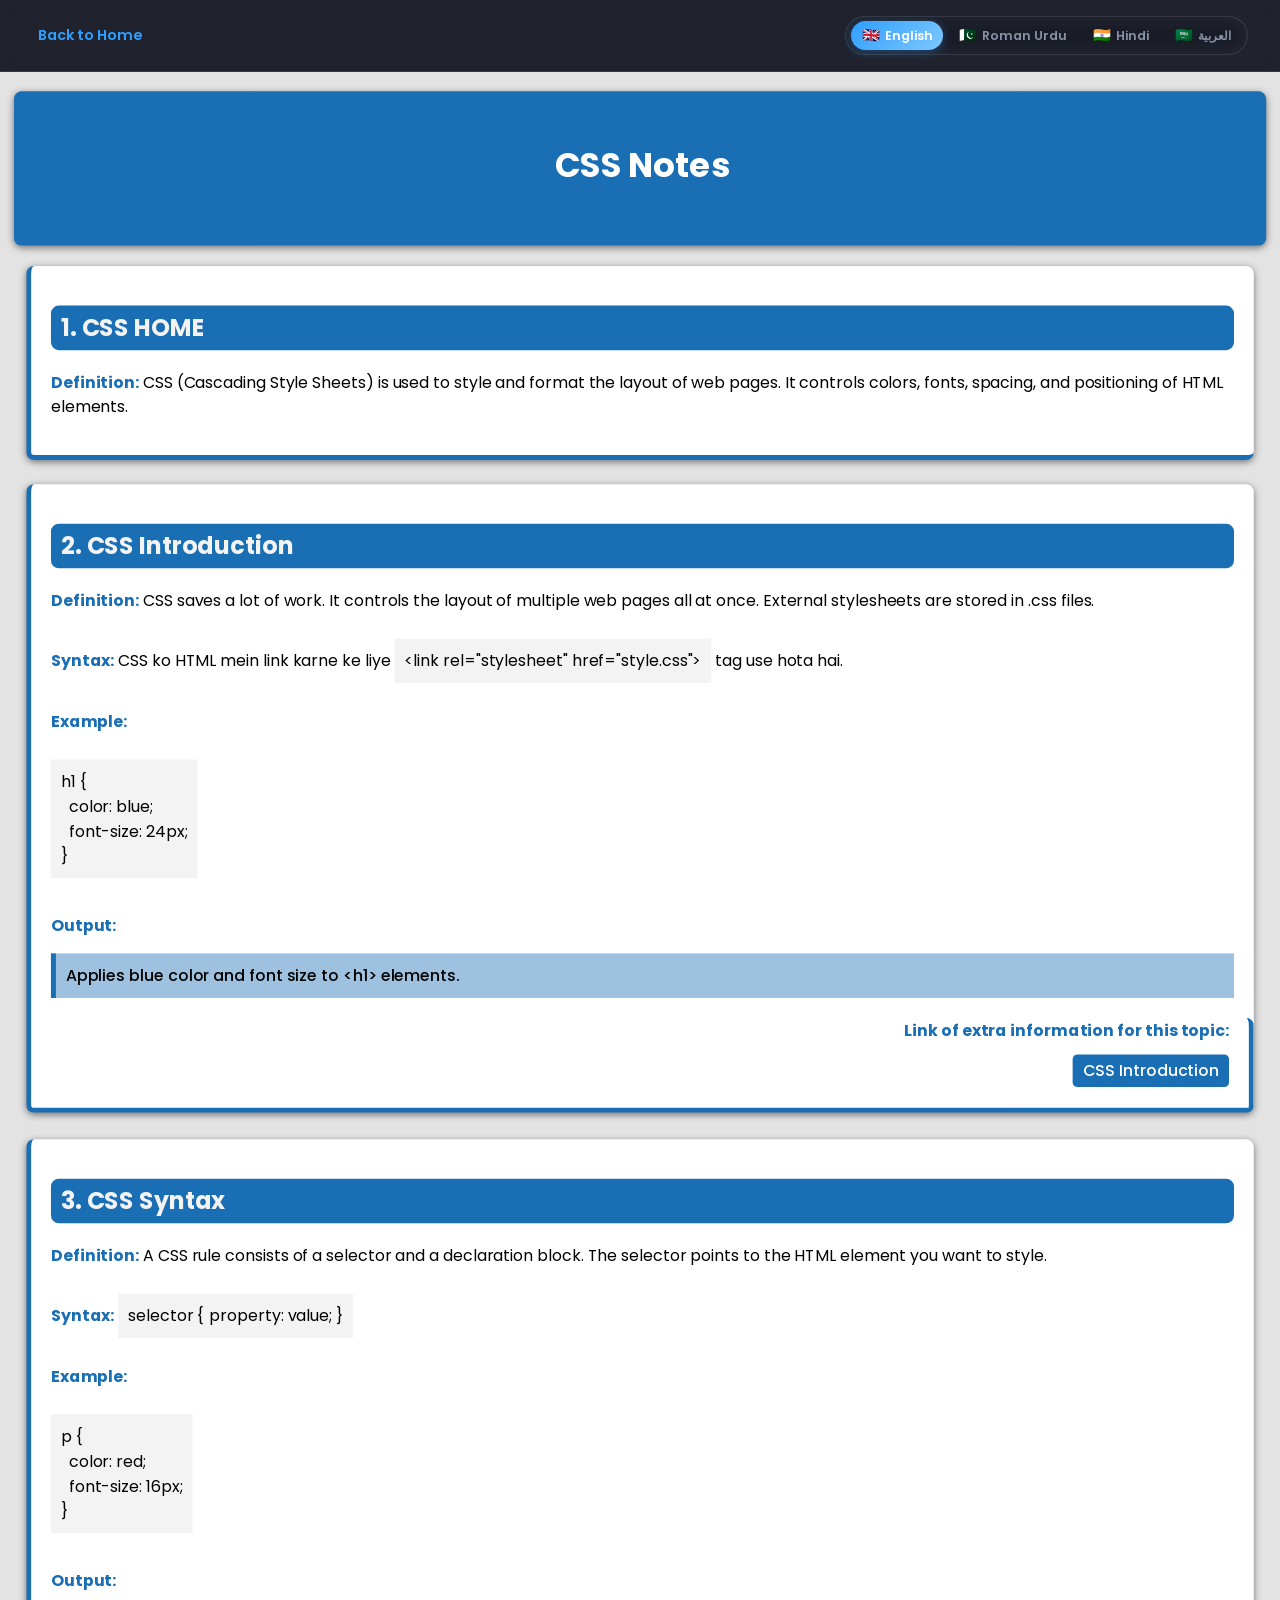
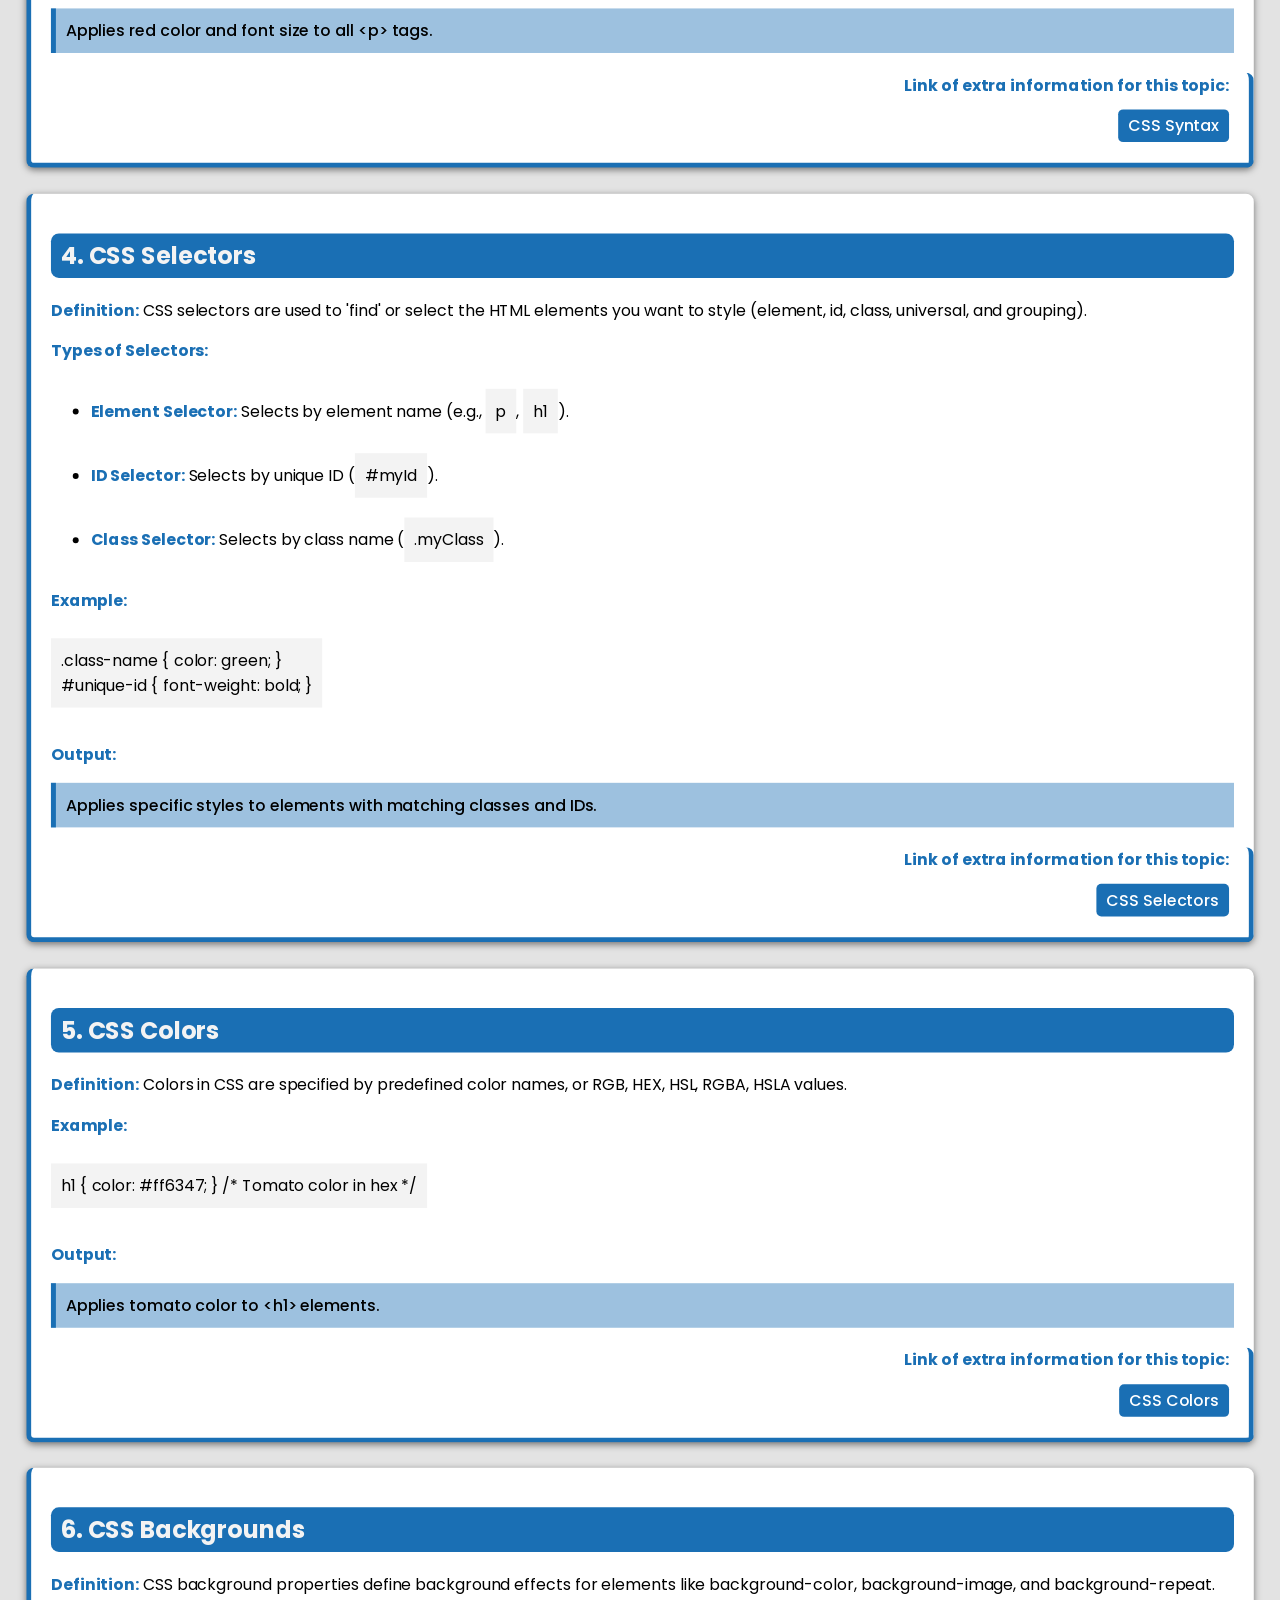
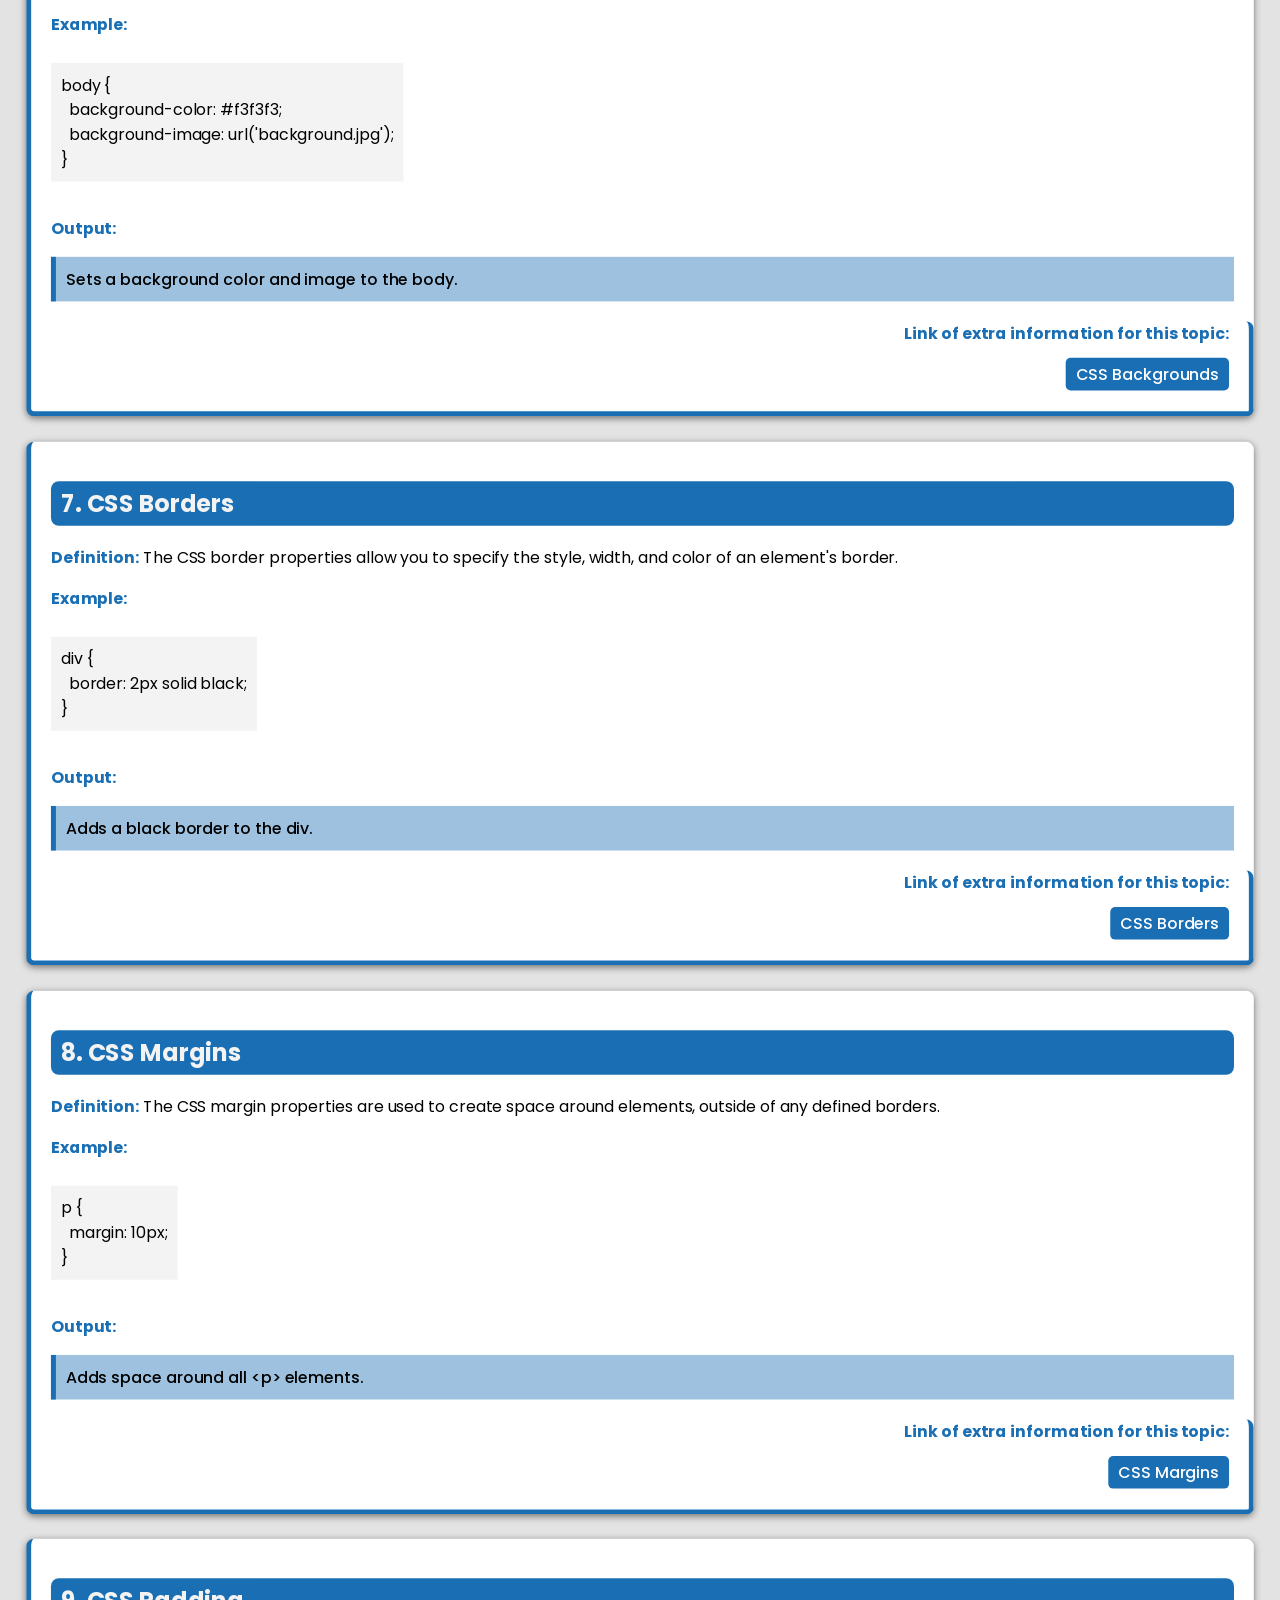
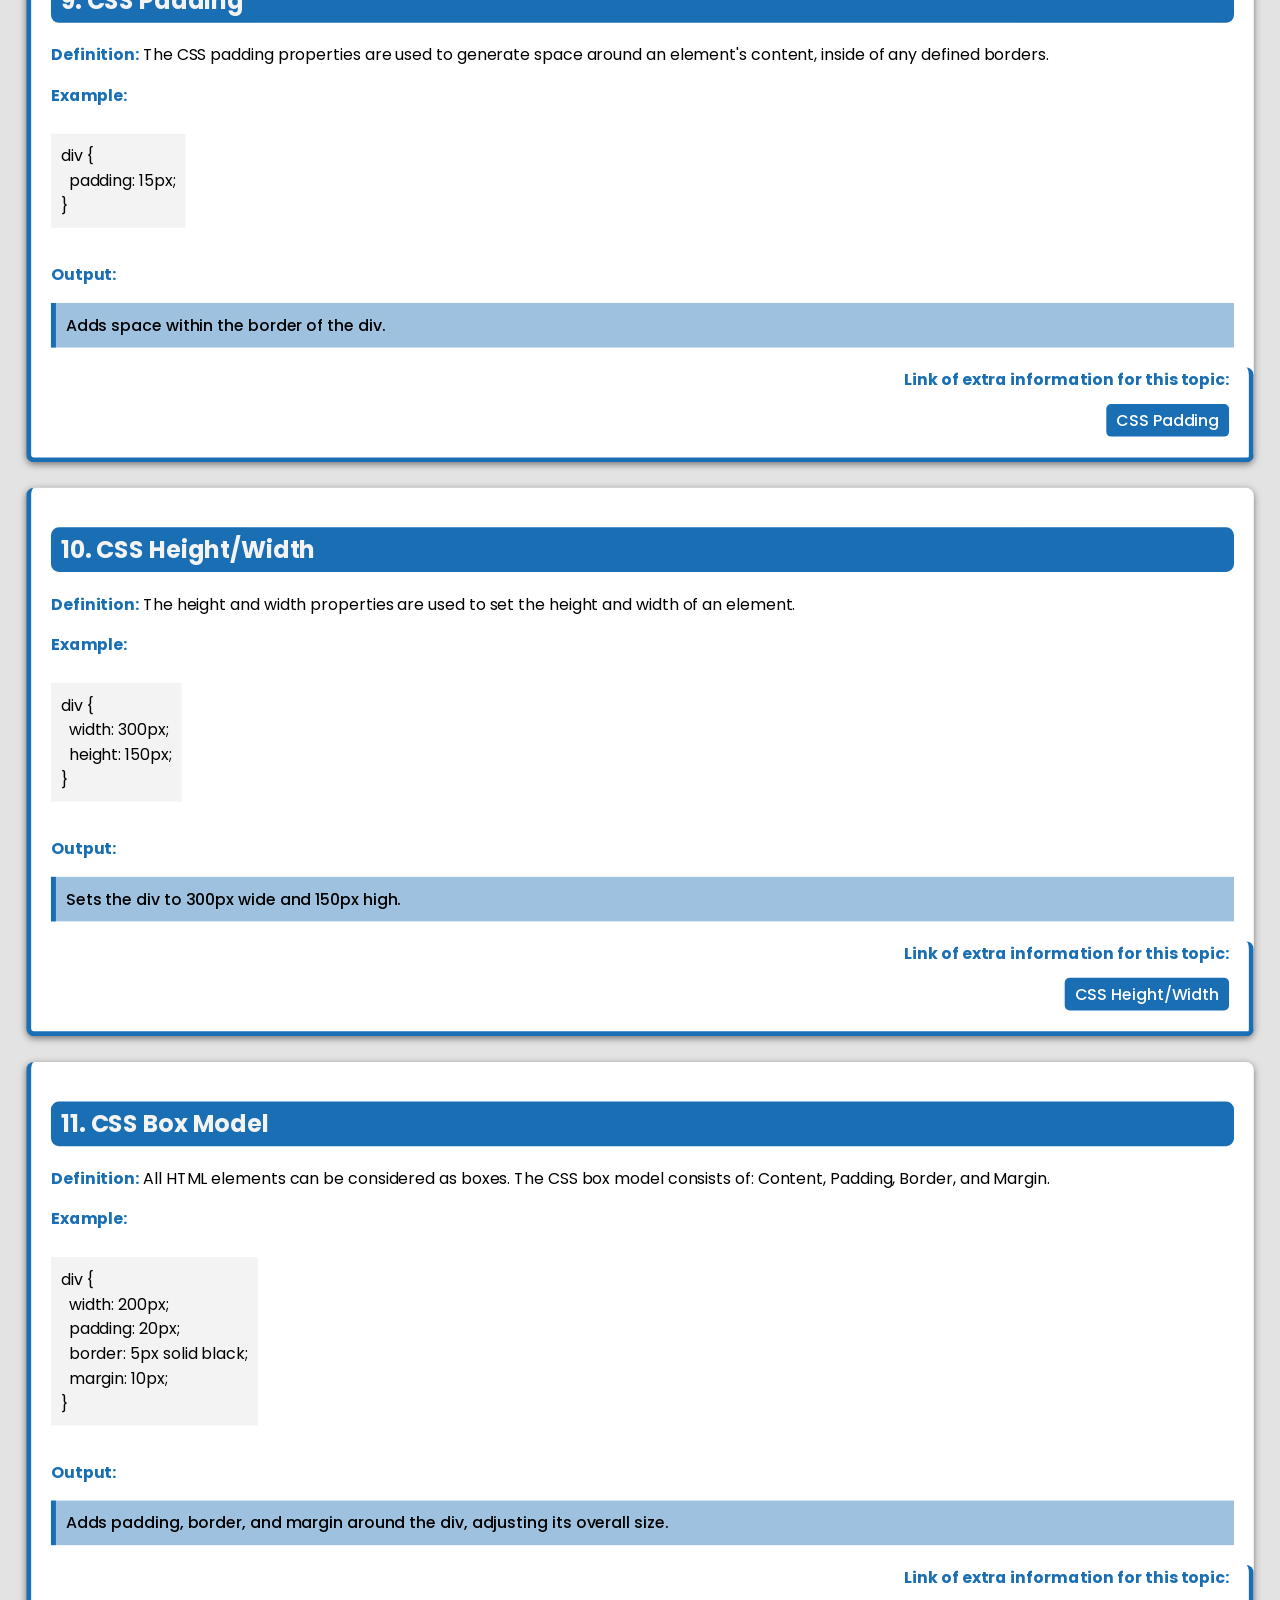
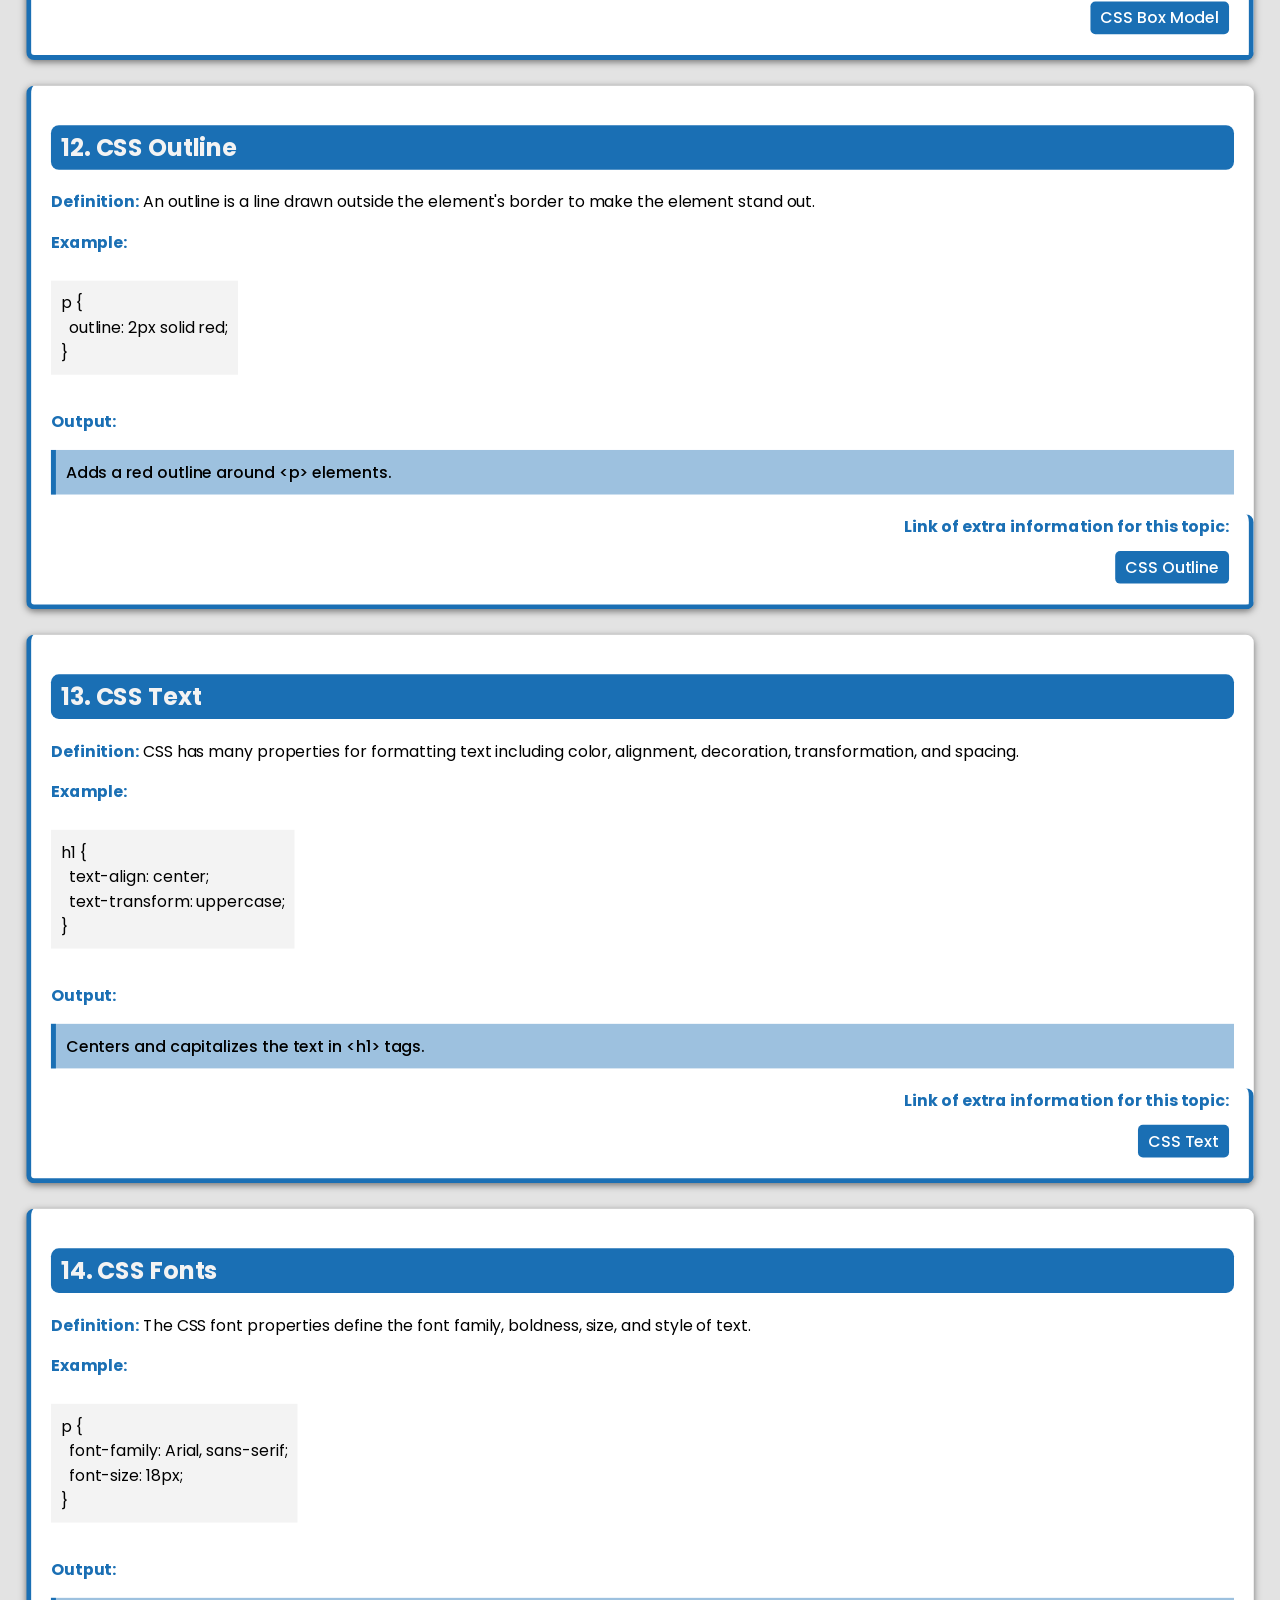
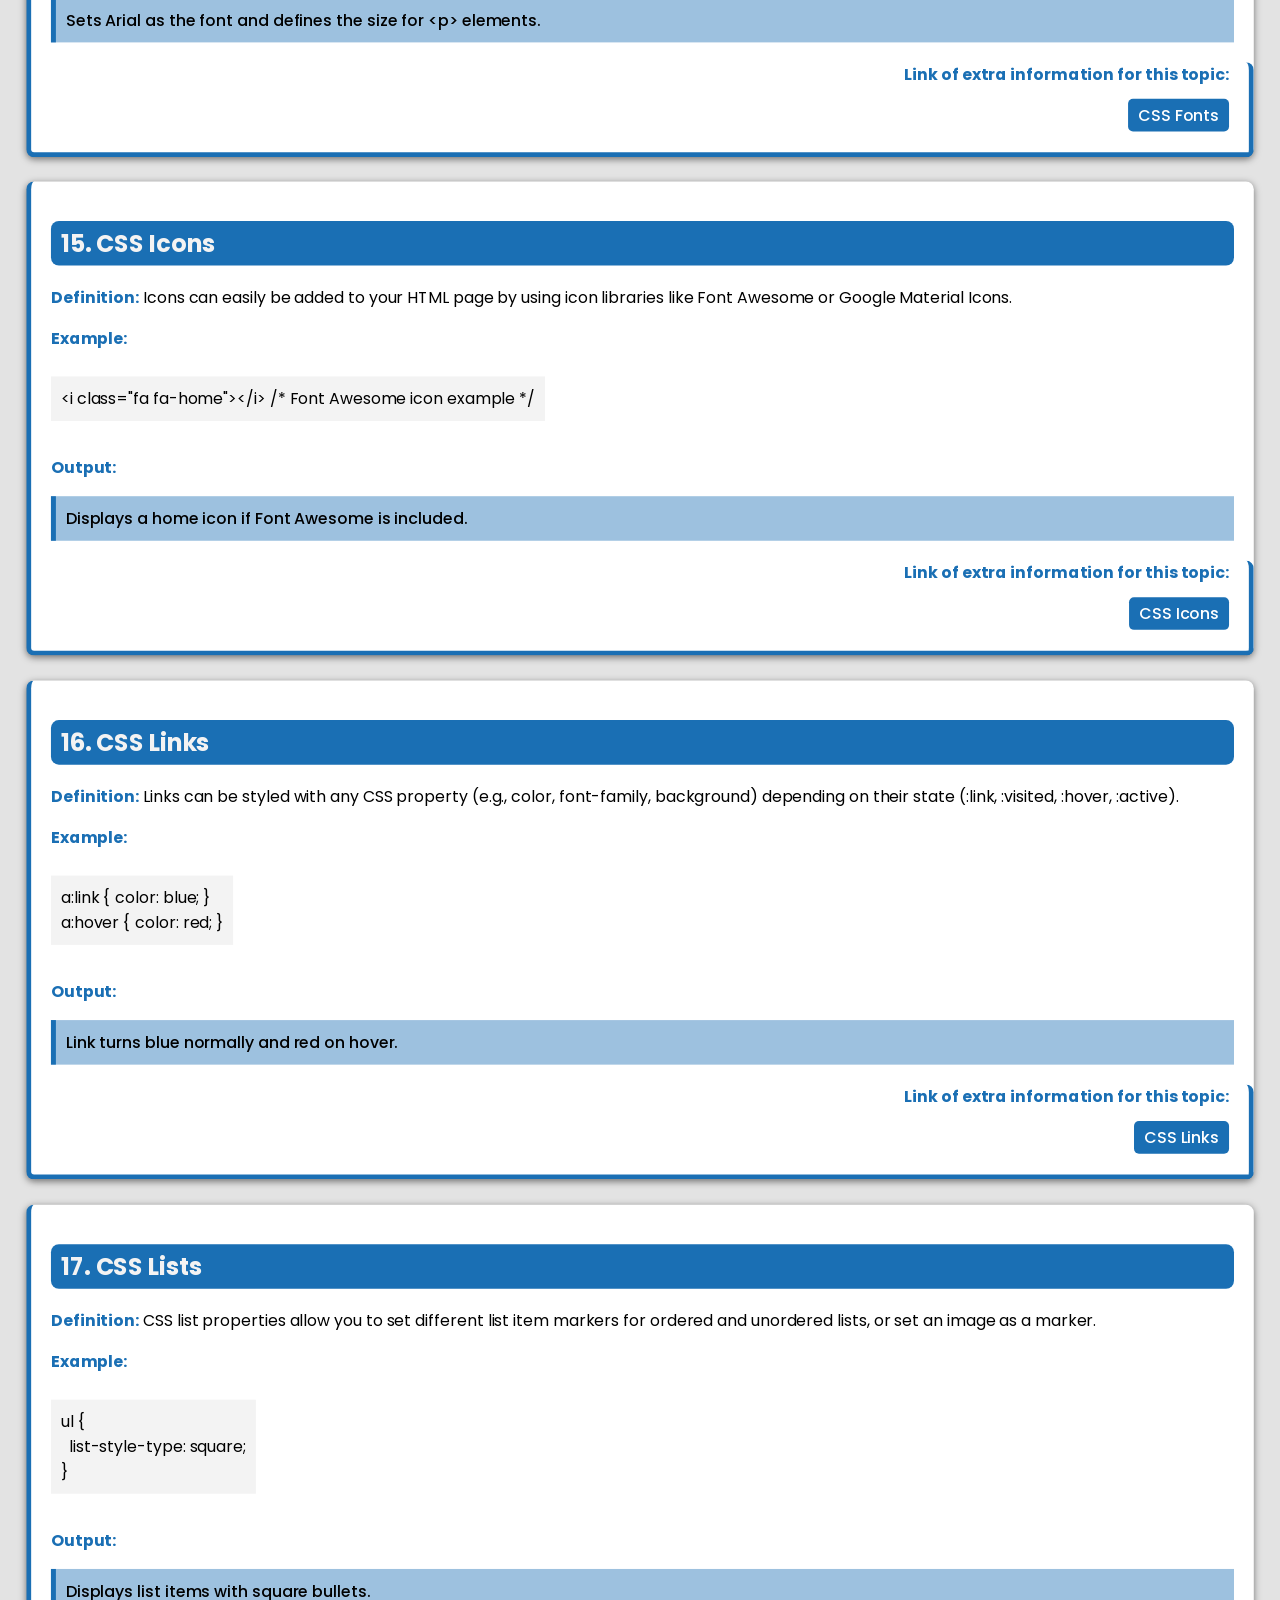
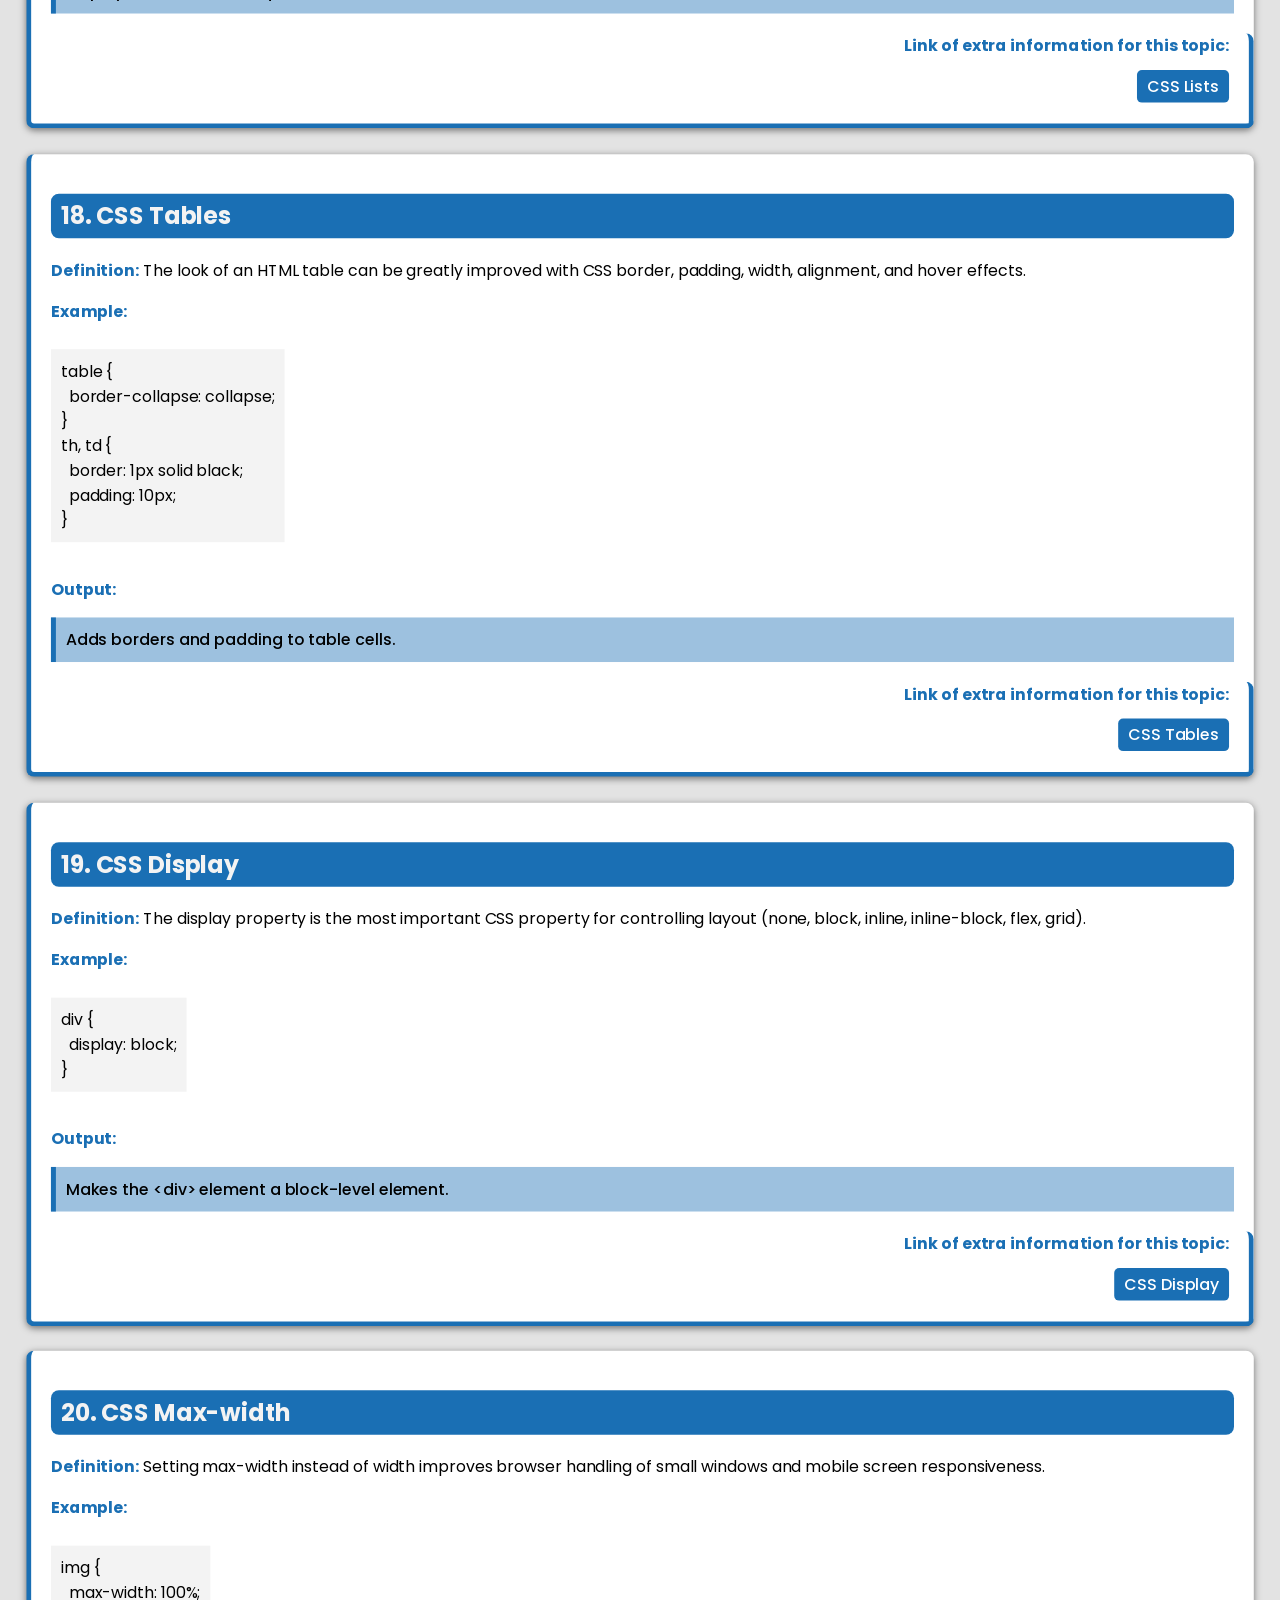
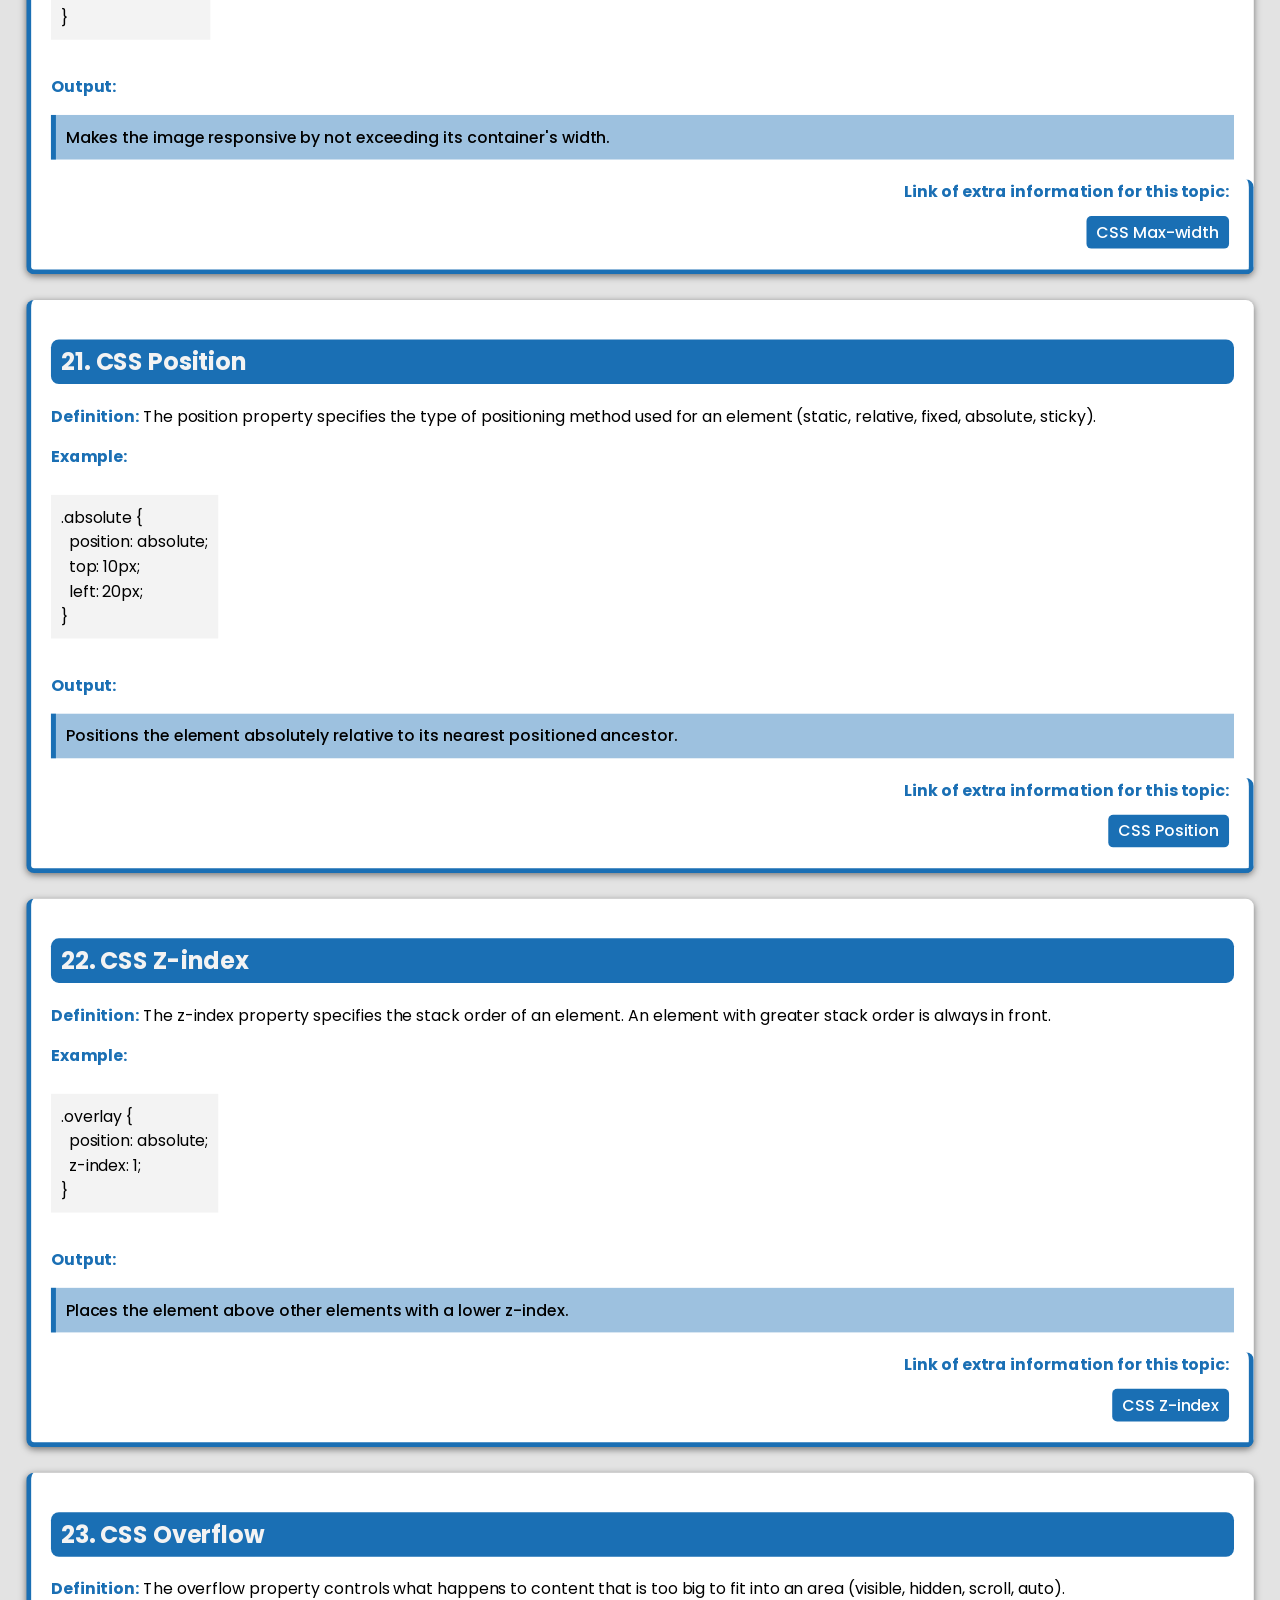
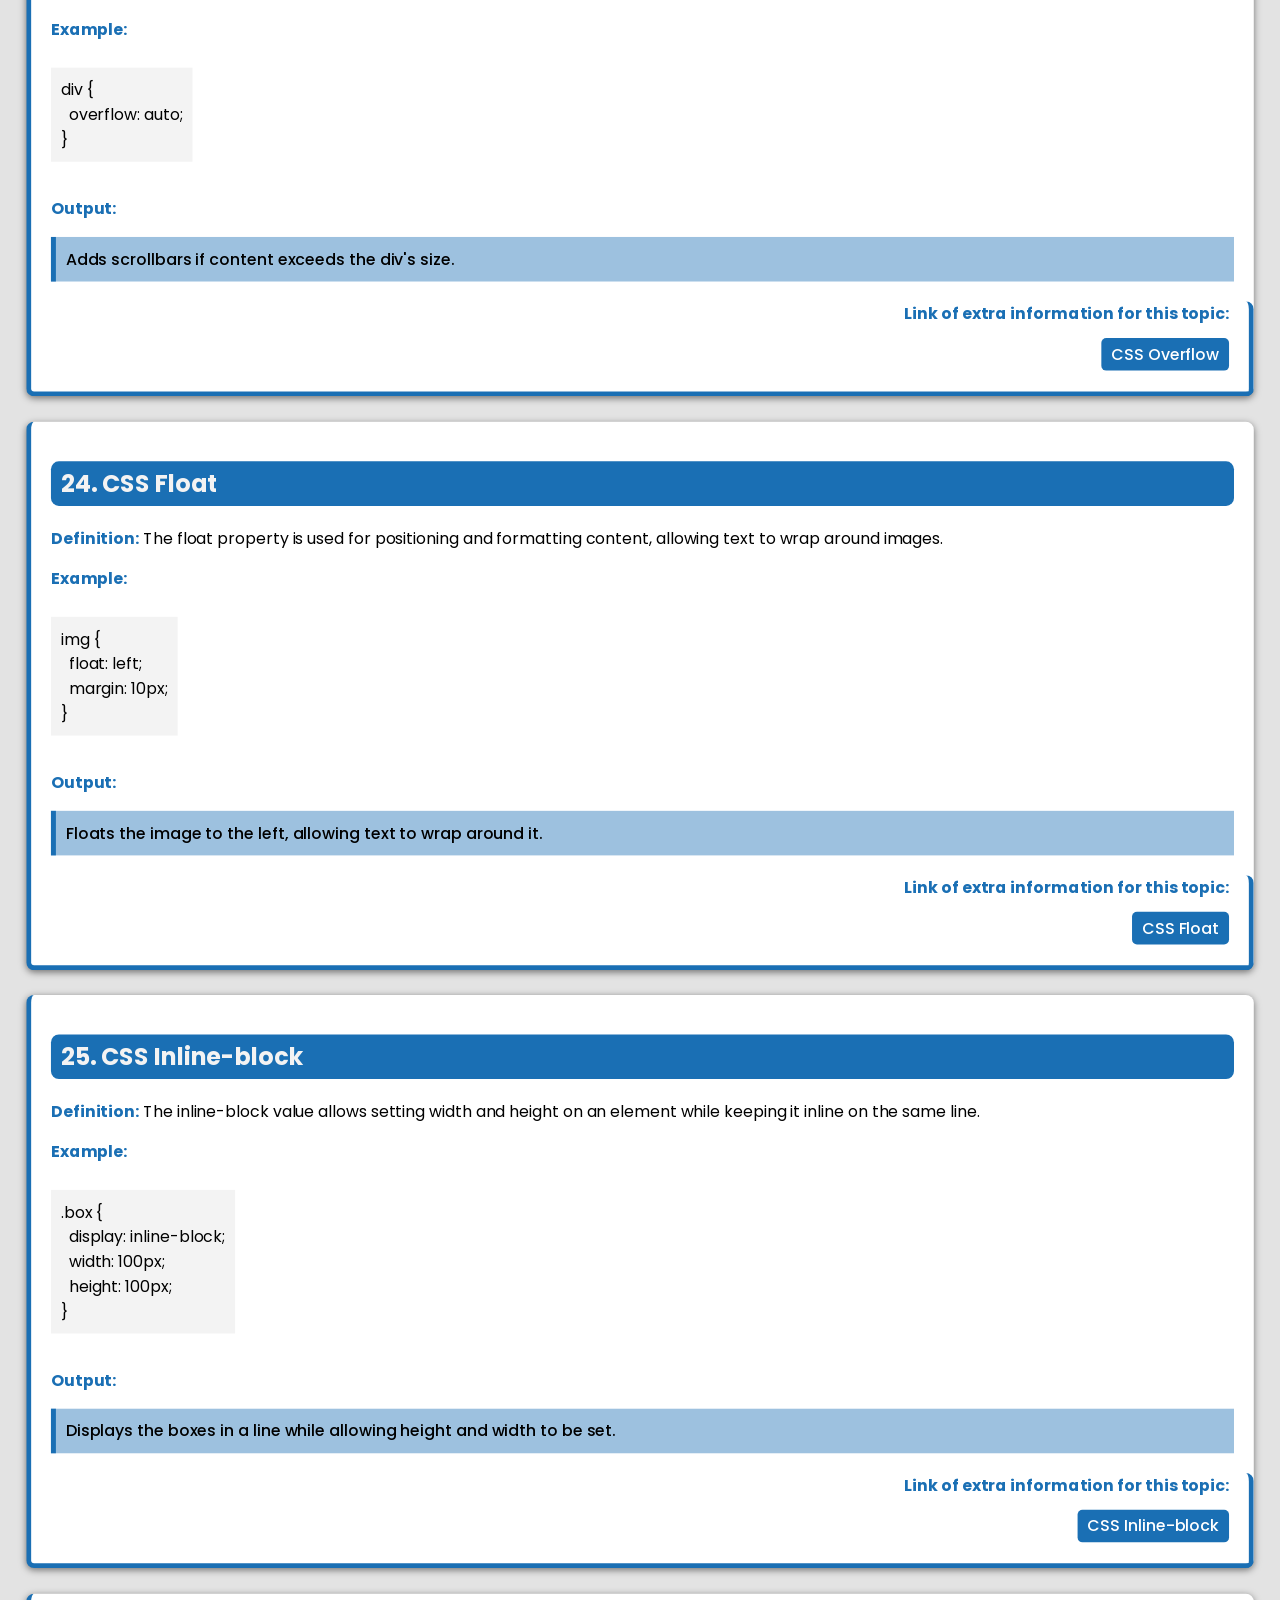
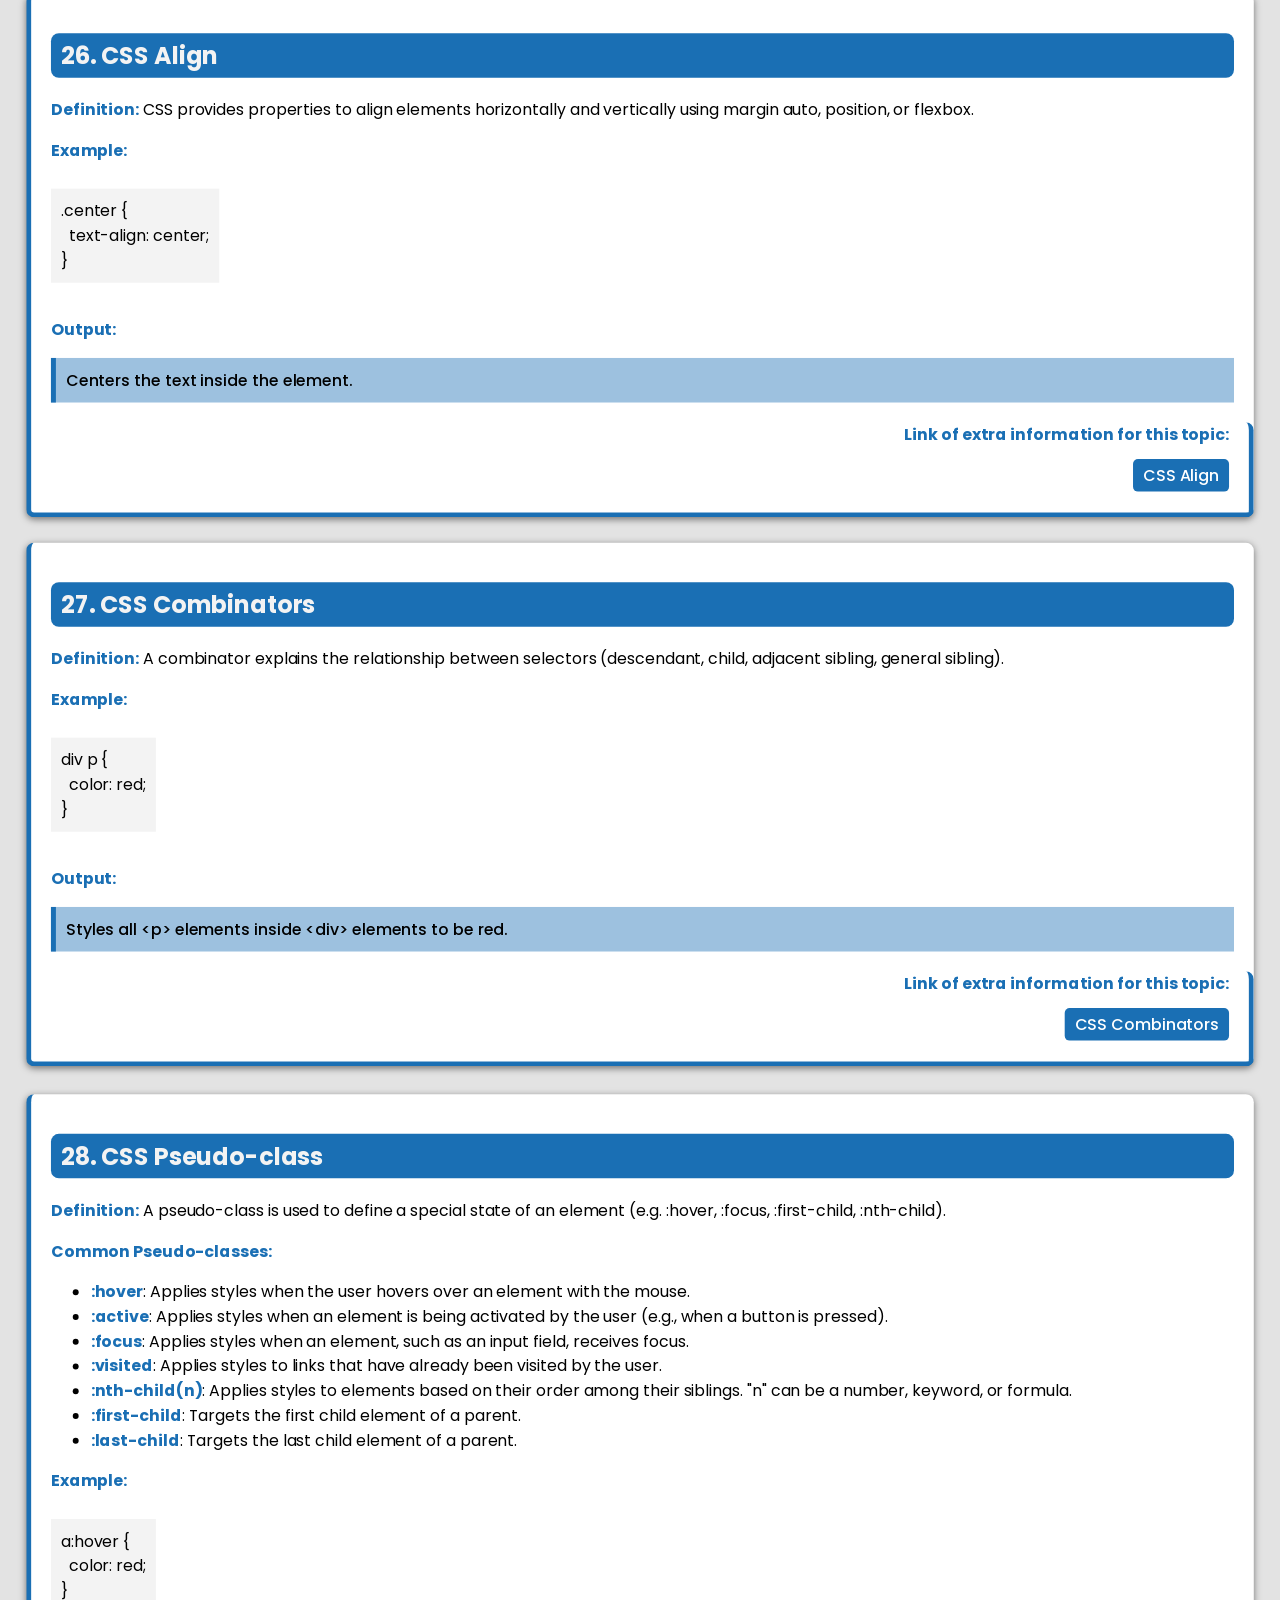
==== commit e97a6177: "Add langs converter programme in all notes" ====
--- a/css-tutorial/index.html
+++ b/css-tutorial/index.html
@@ -1,4 +1,4 @@
-<!DOCTYPE html>
+﻿<!DOCTYPE html>
 <html lang="en">
   <head>
     <meta charset="UTF-8" />
@@ -8,9 +8,16 @@
     <link rel="stylesheet" href="css-tutorial.css" />
   </head>
   <body>
+    <header style="display: flex; justify-content: space-between; align-items: center; padding: 1rem 2rem; background: rgba(10, 14, 26, 0.9); border-bottom: 1px solid rgba(255, 255, 255, 0.1); position: sticky; top: 0; z-index: 100; backdrop-filter: blur(10px);">
+      <a href="../index.html" style="color: #2e9fff; text-decoration: none; font-weight: 600; font-family: sans-serif; font-size: 0.9rem; display: flex; align-items: center; gap: 0.4rem;">
+        <i class="fa-solid fa-arrow-left"></i> <span data-i18n="btn_back_home">Back to Home</span>
+      </a>
+      <div class="nav-lang-container"></div>
+    </header>
+
     <section id="title-section">
       <header>
-        <h1 class="main-title">CSS Notes</h1>
+        <h1 class="main-title" data-i18n="css_notes_title">CSS Notes</h1>
       </header>
     </section>
 
@@ -247,7 +254,7 @@
     </section>
 
     <section>
-      <h1>CSS Height/Width</h1>
+      <h1>10. CSS Height/Width</h1>
       <p>
         <strong>Definition:</strong> CSS mein height aur width properties kisi
         element ke dimensions ko control karti hain. Yeh fixed (pixels),
@@ -275,7 +282,7 @@
     </section>
 
     <section>
-      <h1>CSS Box Model</h1>
+      <h1>11. CSS Box Model</h1>
       <p>
         <strong>Definition:</strong> CSS box model mein padding, borders,
         margins aur content included hotay hain jo ek element ka total size
@@ -306,7 +313,7 @@
     </section>
 
     <section>
-      <h1>CSS Outline</h1>
+      <h1>12. CSS Outline</h1>
       <p>
         <strong>Definition:</strong> Outline kisi element ke bahar additional
         line hai jo border ke bahar lagti hai aur layout ko effect nahi karti.
@@ -330,7 +337,7 @@
     </section>
 
     <section>
-      <h1>CSS Text</h1>
+      <h1>13. CSS Text</h1>
       <p>
         <strong>Definition:</strong> CSS text properties text ke style ko
         control karte hain, jaise alignment, decoration, transform, aur spacing.
@@ -357,7 +364,7 @@
     </section>
 
     <section>
-      <h1>CSS Fonts</h1>
+      <h1>14. CSS Fonts</h1>
       <p>
         <strong>Definition:</strong> CSS fonts properties kisi text ka font
         family, size, weight aur style control karti hain.
@@ -384,7 +391,7 @@
     </section>
 
     <section>
-      <h1>CSS Icons</h1>
+      <h1>15. CSS Icons</h1>
       <p>
         <strong>Definition:</strong> CSS mein icons font libraries, jaise Font
         Awesome, ke through add kiye ja sakte hain, ya images use ki ja sakti
@@ -409,7 +416,7 @@
     </section>
 
     <section>
-      <h1>CSS Links</h1>
+      <h1>16. CSS Links</h1>
       <p>
         <strong>Definition:</strong> CSS link states (normal, hover, active,
         visited) ko style kar sakta hai.
@@ -432,7 +439,7 @@
     </section>
 
     <section>
-      <h1>CSS Lists</h1>
+      <h1>17. CSS Lists</h1>
       <p>
         <strong>Definition:</strong> CSS lists ka style control karta hai, jaise
         list-style-type, position, aur custom icons set kar sakta hai.
@@ -456,7 +463,7 @@
     </section>
 
     <section>
-      <h1>CSS Tables</h1>
+      <h1>18. CSS Tables</h1>
       <p>
         <strong>Definition:</strong> CSS tables mein table borders, spacing, aur
         alignment control karta hai.
@@ -484,7 +491,7 @@
     </section>
 
     <section>
-      <h1>CSS Display</h1>
+      <h1>19. CSS Display</h1>
       <p>
         <strong>Definition:</strong> CSS display property element ki display
         type ko define karta hai, jaise block, inline, inline-block, etc.
@@ -512,7 +519,7 @@
     </section>
 
     <section>
-      <h1>CSS Max-width</h1>
+      <h1>20. CSS Max-width</h1>
       <p>
         <strong>Definition:</strong> CSS max-width property element ki maximum
         width define karti hai. Agar content is width se zyada hota hai to wrap
@@ -541,7 +548,7 @@
     </section>
 
     <section>
-      <h1>CSS Position</h1>
+      <h1>21. CSS Position</h1>
       <p>
         <strong>Definition:</strong> CSS position property kisi element ki
         position ko control karta hai, jaise static, relative, absolute, fixed,
@@ -573,7 +580,7 @@
     </section>
 
     <section>
-      <h1>CSS Z-index</h1>
+      <h1>22. CSS Z-index</h1>
       <p>
         <strong>Definition:</strong> CSS z-index property stacking order ko
         define karta hai. Higher z-index wale elements lower z-index wale
@@ -601,7 +608,7 @@
     </section>
 
     <section>
-      <h1>CSS Overflow</h1>
+      <h1>23. CSS Overflow</h1>
       <p>
         <strong>Definition:</strong> CSS overflow property define karta hai ke
         jab content element se bahar chala jaye to kya hona chahiye (hidden,
@@ -628,7 +635,7 @@
     </section>
 
     <section>
-      <h1>CSS Float</h1>
+      <h1>24. CSS Float</h1>
       <p>
         <strong>Definition:</strong> CSS float property elements ko left ya
         right side par float karne ke liye use hoti hai, allowing text and
@@ -656,7 +663,7 @@
     </section>
 
     <section>
-      <h1>CSS Inline-block</h1>
+      <h1>25. CSS Inline-block</h1>
       <p>
         <strong>Definition:</strong> CSS inline-block property elements ko
         inline position par display karta hai lekin unki dimensions define karne
@@ -687,7 +694,7 @@
     </section>
 
     <section>
-      <h1>CSS Align</h1>
+      <h1>26. CSS Align</h1>
       <p>
         <strong>Definition:</strong> CSS align property text ya inline elements
         ko horizontally ya vertically align karne ke liye use hoti hai.
@@ -711,7 +718,7 @@
     </section>
 
     <section>
-      <h1>CSS Combinators</h1>
+      <h1>27. CSS Combinators</h1>
       <p>
         <strong>Definition:</strong> CSS combinators selectors ko combine karte
         hain, jisse nested elements ko select karna asaan hota hai.
@@ -739,7 +746,7 @@
     </section>
 
     <section>
-      <h1>CSS Pseudo-class</h1>
+      <h1>28. CSS Pseudo-class</h1>
       <p>
         <strong>Definition:</strong> CSS pseudo-classes are used to define the
         special state of an element. They allow you to apply styles based on the
@@ -815,7 +822,7 @@
     </section>
 
     <section>
-      <h1>CSS Pseudo-element</h1>
+      <h1>29. CSS Pseudo-element</h1>
       <p>
         <strong>Definition:</strong> CSS pseudo-elements allow you to style
         specific parts of an element. They enable you to apply styles to
@@ -889,7 +896,7 @@
     </section>
 
     <section>
-      <h1>CSS Opacity</h1>
+      <h1>30. CSS Opacity</h1>
       <p>
         <strong>Definition:</strong> CSS opacity property kisi element ki
         transparency ko control karti hai, jahan 0 (completely transparent) se 1
@@ -916,7 +923,7 @@
     </section>
 
     <section>
-      <h1>CSS Navigation Bar</h1>
+      <h1>31. CSS Navigation Bar</h1>
       <p>
         <strong>Definition:</strong> CSS navigation bar website ke menu ko style
         karne ke liye use hoti hai, jisme links ko horizontal ya vertical align
@@ -946,7 +953,7 @@
     </section>
 
     <section>
-      <h1>CSS Dropdowns</h1>
+      <h1>32. CSS Dropdowns</h1>
       <p>
         <strong>Definition:</strong> CSS dropdown menus ko create karne ke liye
         use hoti hai, jisme sub-menus ko hide/show kiya jata hai.
@@ -980,7 +987,7 @@
     </section>
 
     <section>
-      <h1>CSS Image Gallery</h1>
+      <h1>33. CSS Image Gallery</h1>
       <p>
         <strong>Definition:</strong> CSS image gallery ek tareeqa hai multiple
         tasavvuraton ko grid ya mosaic layout mein dikhane ka. Yeh web pages ki
@@ -1013,7 +1020,7 @@
     </section>
 
     <section>
-      <h1>CSS Image Sprites</h1>
+      <h1>34. CSS Image Sprites</h1>
       <p>
         <strong>Definition:</strong> CSS image sprites ka matlab hai multiple
         tasavvuraton ko ek single image file mein mila dena, jo HTTP requests ki
@@ -1053,7 +1060,7 @@
     </section>
 
     <section>
-      <h1>CSS Attribute Selectors</h1>
+      <h1>35. CSS Attribute Selectors</h1>
       <p>
         <strong>Definition:</strong> CSS attribute selectors aapko elements ko
         unke attributes aur values ke buniyad par select karne ki ijaazat dete
@@ -1086,7 +1093,7 @@
     </section>
 
     <section>
-      <h1>CSS Forms</h1>
+      <h1>36. CSS Forms</h1>
       <p>
         <strong>Definition:</strong> CSS ka istemal HTML forms ko style karne ke
         liye kiya ja sakta hai, jo inki shakal aur istemal ko behtar banata hai.
@@ -1120,7 +1127,7 @@
     </section>
 
     <section>
-      <h1>CSS Counters</h1>
+      <h1>37. CSS Counters</h1>
       <p>
         <strong>Definition:</strong> CSS counters ek tareeqa hai kisi count ko
         track karne ka aur inhe automatically number dene ke liye istemal kiya
@@ -1152,7 +1159,7 @@
     </section>
 
     <section>
-      <h1>CSS Website Layout</h1>
+      <h1>38. CSS Website Layout</h1>
       <p>
         <strong>Definition:</strong> CSS ka istemal web pages ke layout banane
         ke liye kiya jata hai, jo elements ko mukhtalif tareeqon se arrange
@@ -1186,7 +1193,7 @@
     </section>
 
     <section>
-      <h1>CSS Units</h1>
+      <h1>39. CSS Units</h1>
       <p>
         <strong>Definition:</strong> CSS units yeh tay karte hain ke
         measurements kis tarah se express kiye jaate hain. Aam units mein pixels
@@ -1217,7 +1224,7 @@
     </section>
 
     <section>
-      <h1>CSS Specificity</h1>
+      <h1>40. CSS Specificity</h1>
       <p>
         <strong>Definition:</strong> CSS specificity yeh tay karta hai ke kis
         style ko kisi element par lagoo kiya jaye jab kai styles lagoo kiye ja
@@ -1250,7 +1257,7 @@
     </section>
 
     <section>
-      <h1>CSS !important</h1>
+      <h1>41. CSS !important</h1>
       <p>
         <strong>Definition:</strong> CSS mein !important rule kisi style ko
         doosre conflicting styles par zyada ahmiyat dene ke liye istemal kiya
@@ -1283,7 +1290,7 @@
     </section>
 
     <section>
-      <h1>CSS Math Functions</h1>
+      <h1>42. CSS Math Functions</h1>
       <p>
         <strong>Definition:</strong> CSS Math Functions aapko CSS mein
         calculations karne ki ijaazat dete hain. Yeh functions web development
@@ -1351,7 +1358,7 @@
         box-shadow: 0 4px 8px rgba(0, 0, 0, 0.1);
       "
     >
-      <h1>1. CSS Rounded Corners</h1>
+      <h1>43. CSS Rounded Corners</h1>
       <p>
         <strong>Definition:</strong> Rounded corners ko create karne ke liye
         "border-radius" property use hoti hai.
@@ -1386,7 +1393,7 @@
         box-shadow: 0 4px 8px rgba(0, 0, 0, 0.1);
       "
     >
-      <h1>2. CSS Border Images</h1>
+      <h1>44. CSS Border Images</h1>
       <p>
         <strong>Definition:</strong> Border image ek image ko border ke tor par
         use karta hai instead of a solid color or line.
@@ -1420,7 +1427,7 @@
         box-shadow: 0 4px 8px rgba(0, 0, 0, 0.1);
       "
     >
-      <h1>3. CSS Backgrounds</h1>
+      <h1>45. CSS Backgrounds</h1>
       <p>
         <strong>Definition:</strong> Background properties ko elements ke liye
         background color, image, position, repeat aur size ko define karne ke
@@ -1462,7 +1469,7 @@
         box-shadow: 0 4px 8px rgba(0, 0, 0, 0.1);
       "
     >
-      <h1>4. CSS Colors</h1>
+      <h1>46. CSS Colors</h1>
       <p>
         <strong>Definition:</strong> CSS me colors ko elements ki styling ke
         liye use kiya jata hai, jese text, backgrounds, borders waghera.
@@ -1490,7 +1497,7 @@
         box-shadow: 0 4px 8px rgba(0, 0, 0, 0.1);
       "
     >
-      <h1>5. CSS Color Keywords</h1>
+      <h1>47. CSS Color Keywords</h1>
       <p>
         <strong>Definition:</strong> CSS color keywords pre-defined color names
         hain jo different colors ko represent karte hain.
@@ -1510,7 +1517,7 @@
     </section>
 
     <section>
-      <h1>CSS Gradients</h1>
+      <h1>48. CSS Gradients</h1>
       <p>
         <strong>Definition:</strong> CSS gradients kisi element ke background
         mein color transitions create karne ke liye istemal hote hain.
@@ -1527,7 +1534,7 @@
     </section>
 
     <section>
-      <h1>CSS Shadows</h1>
+      <h1>49. CSS Shadows</h1>
       <p>
         <strong>Definition:</strong> CSS shadows ka istemal kisi element ke
         andar ya bahar shadow effects create karne ke liye hota hai.
@@ -1541,7 +1548,7 @@
     </section>
 
     <section>
-      <h1>CSS Text Effects</h1>
+      <h1>50. CSS Text Effects</h1>
       <p>
         <strong>Definition:</strong> CSS text effects ka istemal text par visual
         effects apply karne ke liye hota hai, jaise shadows, strokes, aur
@@ -1555,7 +1562,7 @@
     </section>
 
     <section>
-      <h1>CSS Web Fonts</h1>
+      <h1>51. CSS Web Fonts</h1>
       <p>
         <strong>Definition:</strong> CSS web fonts ka istemal custom fonts ko
         web pages par load karne ke liye hota hai, jisse typography ko enhance
@@ -1572,7 +1579,7 @@
     </section>
 
     <section>
-      <h1>CSS 2D Transforms</h1>
+      <h1>52. CSS 2D Transforms</h1>
       <p>
         <strong>Definition:</strong> CSS 2D transforms kisi element ko rotate,
         scale, translate, ya skew karne ke liye istemal hote hain.
@@ -1594,7 +1601,7 @@
     </section>
 
     <section>
-      <h1>CSS 3D Transforms</h1>
+      <h1>53. CSS 3D Transforms</h1>
       <p>
         <strong>Definition:</strong> CSS 3D transforms kisi element ko 3D space
         mein manipulate karne ke liye istemal hote hain, jaise perspective,
@@ -1616,7 +1623,7 @@
     </section>
 
     <section>
-      <h1>CSS Transitions</h1>
+      <h1>54. CSS Transitions</h1>
       <p>
         <strong>Definition:</strong> CSS transitions kisi property ke change
         hone par smooth animations create karne ke liye istemal hote hain.
@@ -1640,7 +1647,7 @@
     </section>
 
     <section>
-      <h1>CSS Animations</h1>
+      <h1>55. CSS Animations</h1>
       <p>
         <strong>Definition:</strong> CSS animations kisi element par complex
         animations create karne ke liye istemal hote hain, jo keyframes ke
@@ -1663,7 +1670,7 @@
 
     <!-- CSS Tooltips -->
     <section>
-      <h1>1. CSS Tooltips</h1>
+      <h1>56. CSS Tooltips</h1>
       <p>
         <strong>Definition:</strong> Tooltips woh message hotay hain jo kisi
         element par hover karne se display hotay hain.
@@ -1696,7 +1703,7 @@
 
     <!-- CSS Style Images -->
     <section>
-      <h1>2. CSS Style Images</h1>
+      <h1>57. CSS Style Images</h1>
       <p>
         <strong>Definition:</strong> CSS ka istemal images ko style karne ke
         liye hota hai, jese borders, shadows, aur effects.
@@ -1714,7 +1721,7 @@
 
     <!-- CSS Image Reflection -->
     <section>
-      <h1>3. CSS Image Reflection</h1>
+      <h1>58. CSS Image Reflection</h1>
       <p>
         <strong>Definition:</strong> CSS image reflection ek effect hai jisme
         image ka reflection uske niche dikhai deta hai.
@@ -1732,9 +1739,15 @@
 
     <section id="footer-section">
       <footer>
-        <p>Copyright © 2024 write by : <span>Chaudhary Abdul Rehman</span></p>
+        <p><span data-i18n="lbl_copyright">Copyright Â© 2024 â€” Written by</span> <span>Chaudhary Abdul Rehman</span></p>
         <!-- Copyright notice in footer -->
       </footer>
     </section>
+
+    <!-- i18n Scripts -->
+    <script src="../js/translations.js"></script>
+    <script src="../js/css_translations.js"></script>
+    <script src="../js/i18n.js"></script>
   </body>
 </html>
+
